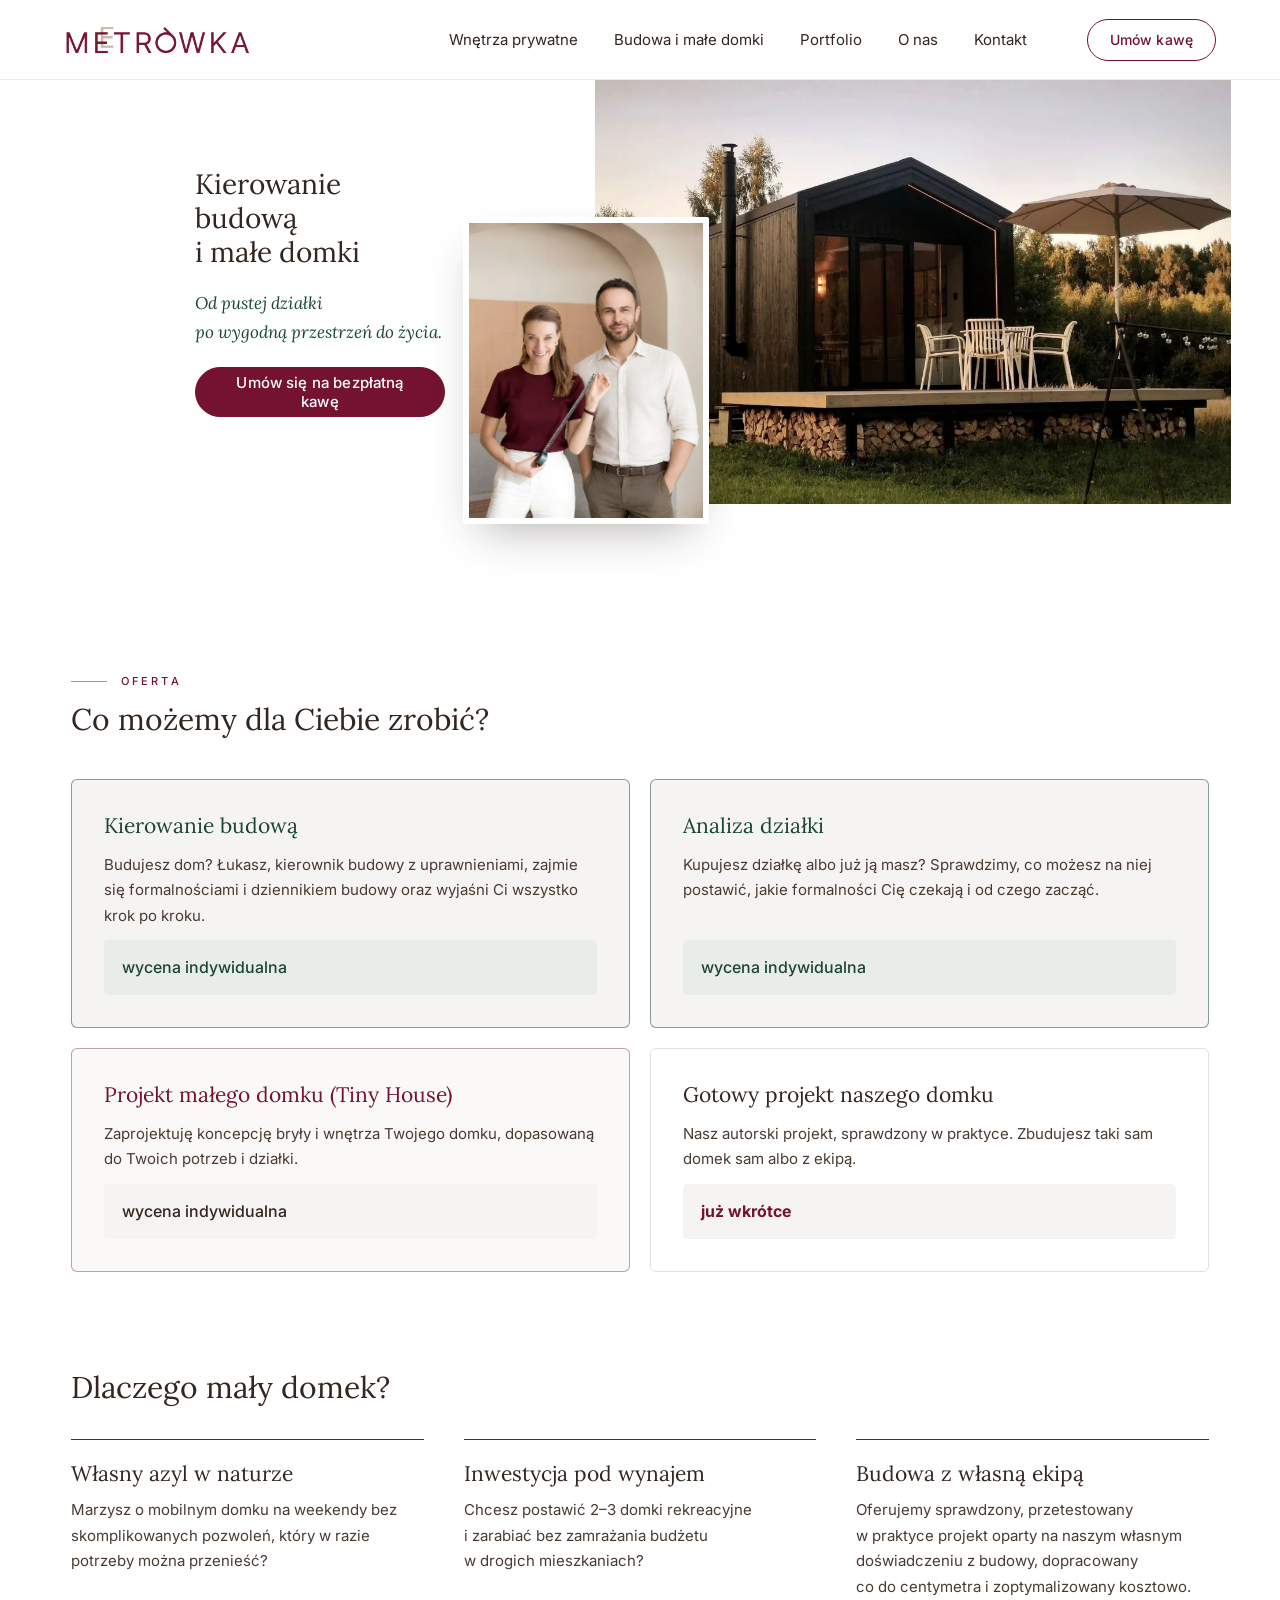
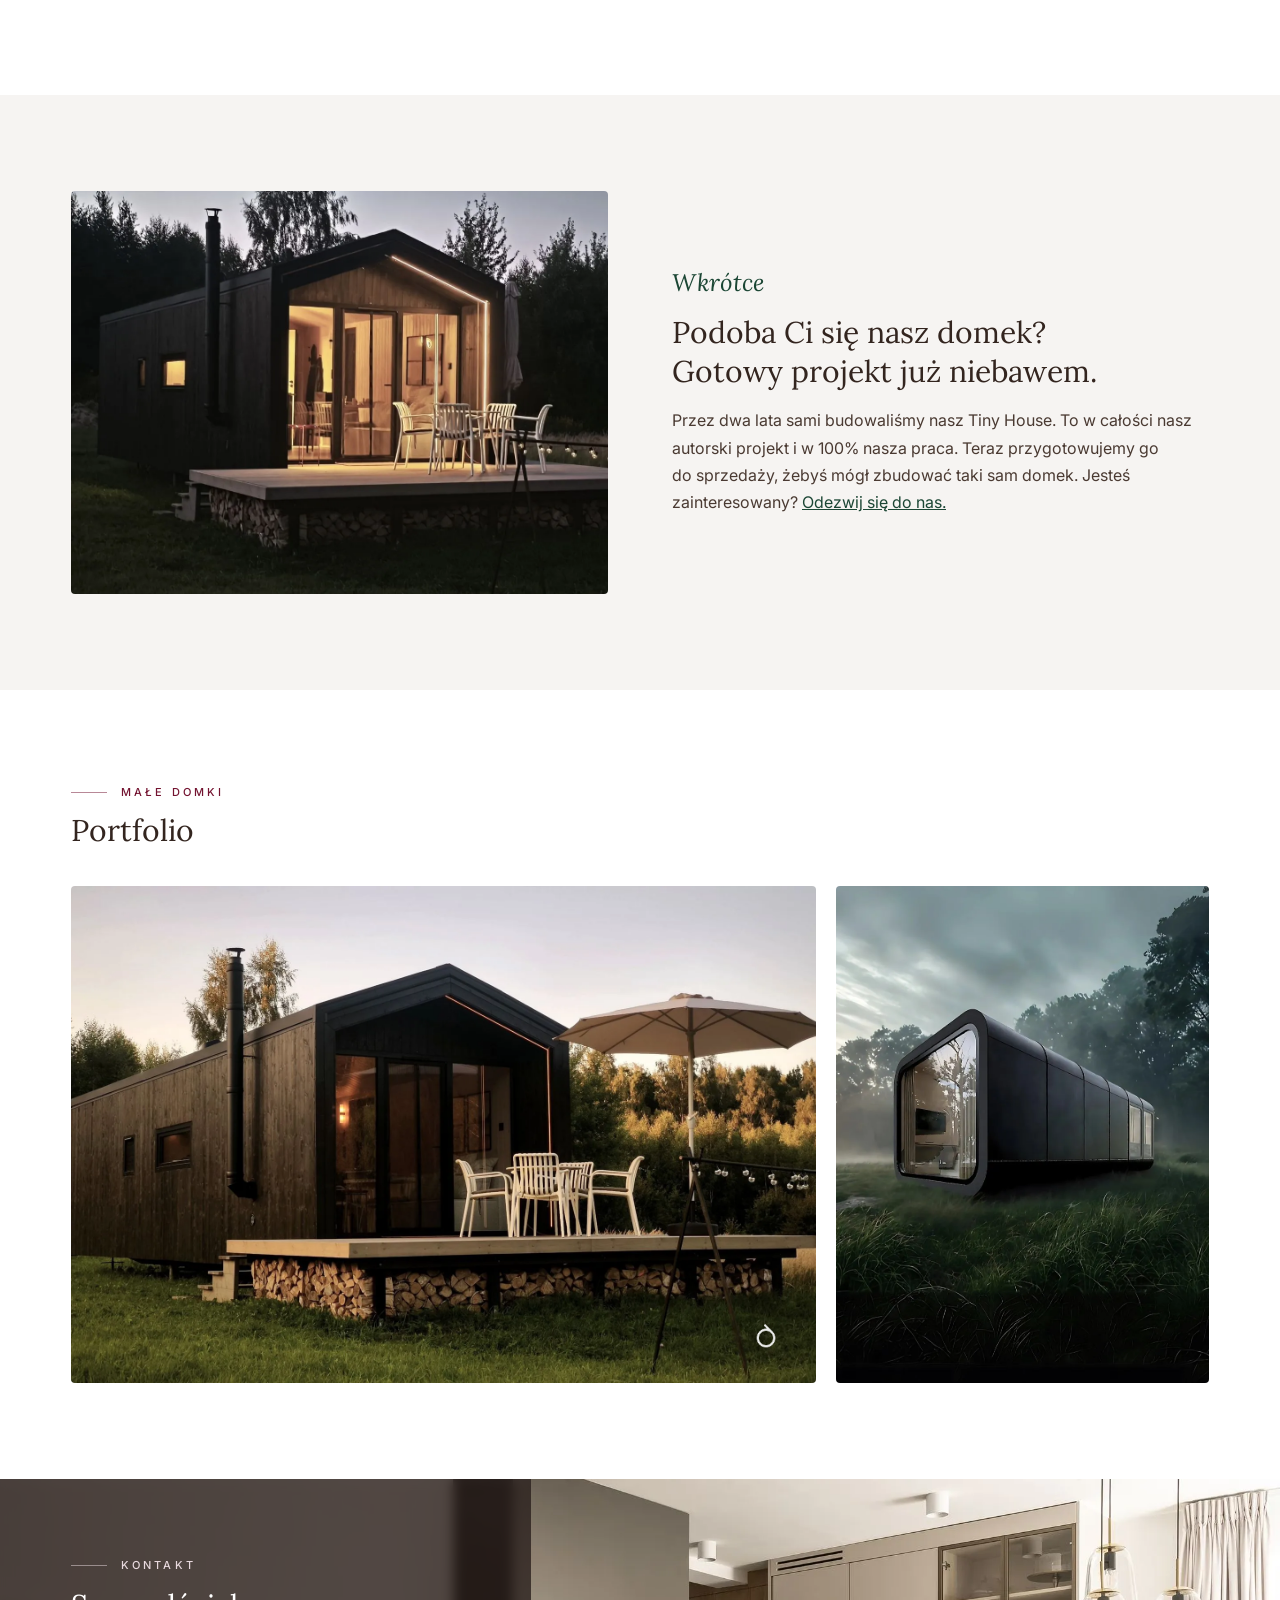
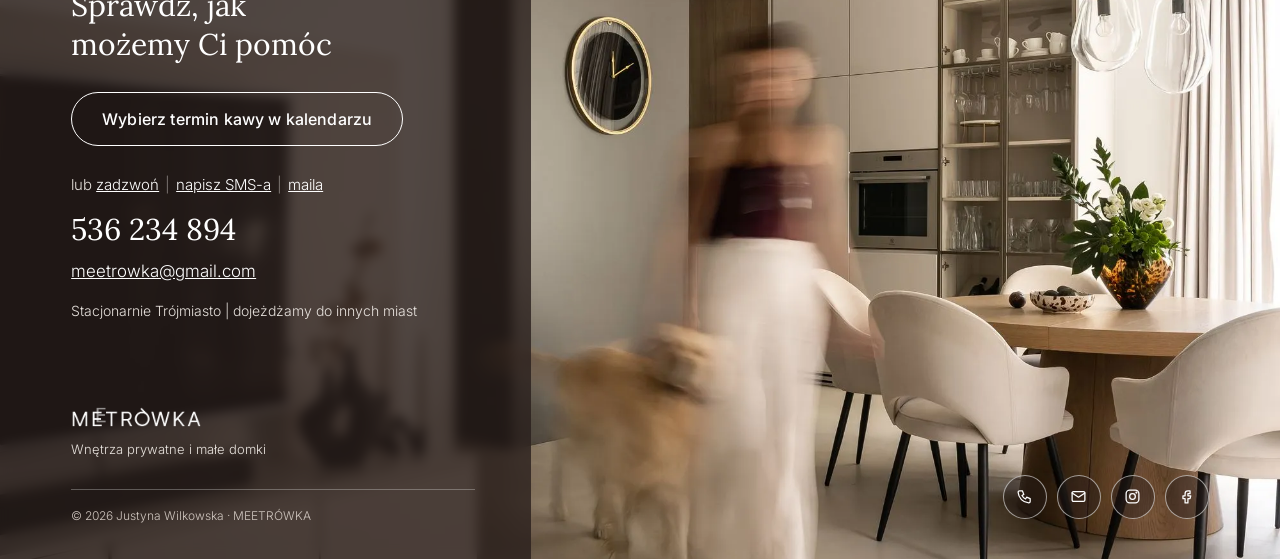
==== budowa-i-male-domki.html @ 7554e3be "Nowa strona MEETRÓWKI" ====
<!doctype html>
<html lang="pl">
<head>
<meta charset="utf-8">
<meta name="viewport" content="width=device-width, initial-scale=1">
<title>Kierownik budowy Trójmiasto, projekt Tiny House | MEETRÓWKA</title>
<meta name="description" content="Kierownik budowy z uprawnieniami w Trójmieście, analiza działki i projekt Tiny House. Od pustej działki po wygodną przestrzeń do życia.">
<link rel="canonical" href="https://meetrowka.pl/budowa-i-male-domki.html">
<meta property="og:type" content="website">
<meta property="og:locale" content="pl_PL">
<meta property="og:site_name" content="MEETRÓWKA Justyna Wilkowska">
<meta property="og:title" content="Kierownik budowy Trójmiasto, projekt Tiny House | MEETRÓWKA">
<meta property="og:description" content="Kierownik budowy z uprawnieniami w Trójmieście, analiza działki i projekt Tiny House. Od pustej działki po wygodną przestrzeń do życia.">
<meta property="og:url" content="https://meetrowka.pl/budowa-i-male-domki.html">
<meta property="og:image" content="https://meetrowka.pl/img/og-tiny-house.jpg">
<meta property="og:image:width" content="1200">
<meta property="og:image:height" content="630">
<meta property="og:image:alt" content="Mały domek w naturze – projekt Tiny House MEETRÓWKA">
<meta name="twitter:card" content="summary_large_image">
<script type="application/ld+json">
{
  "@context": "https://schema.org",
  "@graph": [
    {
      "@type": "Service",
      "name": "Kierownik budowy – Trójmiasto",
      "serviceType": "Kierowanie budową i analiza działki",
      "url": "https://meetrowka.pl/budowa-i-male-domki.html",
      "provider": { "@id": "https://meetrowka.pl/#firma" },
      "areaServed": ["Gdańsk", "Gdynia", "Sopot", "Trójmiasto"]
    },
    {
      "@type": "Service",
      "name": "Projekt Tiny House",
      "serviceType": "Projekt małego domku (Tiny House)",
      "url": "https://meetrowka.pl/budowa-i-male-domki.html",
      "provider": { "@id": "https://meetrowka.pl/#firma" }
    },
    {
      "@type": "BreadcrumbList",
      "itemListElement": [
        { "@type": "ListItem", "position": 1, "name": "MEETRÓWKA", "item": "https://meetrowka.pl/" },
        { "@type": "ListItem", "position": 2, "name": "Budowa i małe domki", "item": "https://meetrowka.pl/budowa-i-male-domki.html" }
      ]
    }
  ]
}
</script>
<link rel="icon" type="image/png" sizes="32x32" href="img/favicon-32.png">
<link rel="icon" type="image/png" sizes="192x192" href="img/icon-192.png">
<link rel="apple-touch-icon" sizes="180x180" href="img/apple-touch-icon.png">
<link rel="manifest" href="site.webmanifest">
<meta name="theme-color" content="#731330">
<link rel="preconnect" href="https://fonts.googleapis.com">
<link rel="preconnect" href="https://fonts.gstatic.com" crossorigin>
<link rel="stylesheet" href="https://fonts.googleapis.com/css2?family=Inter:wght@300;400;500;600&amp;family=Lora:ital,wght@0,400;0,500;0,600;1,400&amp;display=swap">
<link rel="stylesheet" href="css/style.css">
<script>
/* Tryb animacji: .anim = pełne efekty, .calm = w systemie „ogranicz ruch” (tylko przenikanie).
   ?animacje=1 wymusza pełne efekty, ?animacje=0 wyłącza wszystkie, ?animacje=auto wraca do ustawień systemu. */
(function (d, w) {
  var tryb = '';
  try {
    var m = /[?&]animacje=(1|0|auto)/.exec(location.search);
    if (m) { if (m[1] === 'auto') sessionStorage.removeItem('animacje'); else sessionStorage.setItem('animacje', m[1]); }
    tryb = sessionStorage.getItem('animacje') || '';
  } catch (e) {}
  var spokojnie = w.matchMedia('(prefers-reduced-motion: reduce)').matches;
  d.className = 'js ' + (tryb === '1' ? 'anim' : tryb === '0' ? 'bez-animacji' : spokojnie ? 'calm' : 'anim');
})(document.documentElement, window);
</script>
</head>
<body>

<header class="header">
  <a class="header__logo" href="index.html" aria-label="MEETRÓWKA, strona główna"><img src="img/logo-bordowe.png" alt="MEETRÓWKA" width="640" height="138"></a>
  <nav class="nav" id="menu" aria-label="Menu główne">
    <a href="wnetrza.html">Wnętrza prywatne</a>
    <a href="budowa-i-male-domki.html" aria-current="page">Budowa i małe domki</a>
    <a href="index.html#portfolio">Portfolio</a>
    <a href="index.html#onas">O nas</a>
    <a href="#kontakt">Kontakt</a>
    <div class="nav__extra">
      <a class="btn btn--line" href="#kontakt">Umów kawę</a>
      <div class="nav__icons">
        <a class="ico" href="tel:536234894" aria-label="Zadzwoń"><svg width="20" height="20" viewBox="0 0 24 24" fill="none" stroke="currentColor" stroke-width="1.8" stroke-linecap="round" stroke-linejoin="round" aria-hidden="true"><path d="M5 4h4l2 5-2.5 1.5a11 11 0 0 0 5 5L15 13l5 2v4a2 2 0 0 1-2 2A16 16 0 0 1 3 6a2 2 0 0 1 2-2"></path></svg></a>
        <a class="ico" href="mailto:meetrowka@gmail.com" aria-label="Napisz e-mail"><svg width="20" height="20" viewBox="0 0 24 24" fill="none" stroke="currentColor" stroke-width="1.8" stroke-linecap="round" stroke-linejoin="round" aria-hidden="true"><rect x="3" y="5" width="18" height="14" rx="2"></rect><path d="m3 7 9 6 9-6"></path></svg></a>
        <a class="ico" href="https://www.instagram.com/meetrowka/" target="_blank" rel="noopener" aria-label="Instagram"><svg width="20" height="20" viewBox="0 0 24 24" fill="none" stroke="currentColor" stroke-width="1.8" stroke-linecap="round" stroke-linejoin="round" aria-hidden="true"><rect x="3" y="3" width="18" height="18" rx="5"></rect><circle cx="12" cy="12" r="4"></circle><circle cx="17.5" cy="6.5" r="0.6" fill="currentColor"></circle></svg></a>
        <a class="ico" href="https://www.facebook.com/people/Meetr%C3%B3wka-Projektowanie-Wn%C4%99trz-Inwestycyjnych/61566533057697/" target="_blank" rel="noopener" aria-label="Facebook"><svg width="20" height="20" viewBox="0 0 24 24" fill="none" stroke="currentColor" stroke-width="1.8" stroke-linecap="round" stroke-linejoin="round" aria-hidden="true"><path d="M14 8h3V4h-3a4 4 0 0 0-4 4v3H7v4h3v6h4v-6h3l1-4h-4V8z"></path></svg></a>
      </div>
    </div>
  </nav>
  <div class="header__tools">
    <a class="btn btn--line" href="#kontakt">Umów kawę</a>
    <button class="burger" type="button" aria-label="Otwórz menu" aria-expanded="false" aria-controls="menu">
      <svg class="bars" width="24" height="24" viewBox="0 0 24 24" fill="none" stroke="currentColor" stroke-width="1.8" stroke-linecap="round" aria-hidden="true"><path d="M4 7h16M4 12h16M4 17h16"></path></svg>
      <svg class="x" width="24" height="24" viewBox="0 0 24 24" fill="none" stroke="currentColor" stroke-width="1.8" stroke-linecap="round" aria-hidden="true"><path d="M6 6l12 12M18 6 6 18"></path></svg>
    </button>
  </div>
</header>

<main>
<section class="hero-split">
  <div class="hero-split__in">
  <div class="hero__text">
    <h1>Kierowanie budową i małe domki</h1>
    <p class="accent accent--green">Od pustej działki po wygodną przestrzeń do życia.</p>
    <div><a class="btn" href="#kontakt">Umów się na bezpłatną kawę</a></div>
  </div>
  <div class="photo hero-split__big"><picture><source srcset="img/baner-2-tiny-house.webp" type="image/webp"><img src="img/baner-2-tiny-house.jpg" alt="Tiny House w naturze – projekt Tiny House i kierownik budowy Trójmiasto, MEETRÓWKA" width="1200" height="900" fetchpriority="high"></picture></div>
  <div class="photo hero-split__small"><picture><source srcset="img/zespol-meetrowki.webp" type="image/webp"><img src="img/zespol-meetrowki.jpg" alt="Justyna i Łukasz Wilkowscy – zespół MEETRÓWKI: projektantka wnętrz i kierownik budowy" width="1080" height="1350"></picture></div>
  </div>
</section>

<section class="section" style="--gap: 40px">
  <div class="section__head">
    <p class="eyebrow">Oferta</p>
    <h2 class="h2">Co możemy dla Ciebie zrobić?</h2>
  </div>
  <div class="grid grid--2">
    <div class="card cl">
      <h3>Kierowanie budową</h3>
      <p>Budujesz dom? Łukasz, kierownik budowy z uprawnieniami, zajmie się formalnościami i dziennikiem budowy oraz wyjaśni Ci wszystko krok po kroku.</p>
      <p class="price">wycena indywidualna</p>
    </div>
    <div class="card cl">
      <h3>Analiza działki</h3>
      <p>Kupujesz działkę albo już ją masz? Sprawdzimy, co możesz na niej postawić, jakie formalności Cię czekają i od czego zacząć.</p>
      <p class="price">wycena indywidualna</p>
    </div>
    <div class="card cj">
      <h3>Projekt małego domku (Tiny House)</h3>
      <p>Zaprojektuję koncepcję bryły i wnętrza Twojego domku, dopasowaną do Twoich potrzeb i działki.</p>
      <p class="price">wycena indywidualna</p>
    </div>
    <div class="card">
      <h3>Gotowy projekt naszego domku</h3>
      <p>Nasz autorski projekt, sprawdzony w praktyce. Zbudujesz taki sam domek sam albo z ekipą.</p>
      <p class="price price--soon">już wkrótce</p>
    </div>
  </div>
</section>

<section class="section section--flush" style="--gap: 32px">
  <div class="section__head">
    <h2 class="h2">Dlaczego mały domek?</h2>
  </div>
  <div class="why">
    <div>
      <h3>Własny azyl w naturze</h3>
      <p>Marzysz o mobilnym domku na weekendy bez skomplikowanych pozwoleń, który w razie potrzeby można przenieść?</p>
    </div>
    <div>
      <h3>Inwestycja pod wynajem</h3>
      <p>Chcesz postawić 2–3 domki rekreacyjne i zarabiać bez zamrażania budżetu w drogich mieszkaniach?</p>
    </div>
    <div>
      <h3>Budowa z własną ekipą</h3>
      <p>Oferujemy sprawdzony, przetestowany w praktyce projekt oparty na naszym własnym doświadczeniu z budowy, dopracowany co do centymetra i zoptymalizowany kosztowo.</p>
    </div>
  </div>
</section>

<section class="section section--light">
  <div class="soon">
    <div class="photo reveal r-4-3"><picture><source srcset="img/nasz-tiny-house.webp" type="image/webp"><img src="img/nasz-tiny-house.jpg" alt="Nasz Tiny House wieczorem – autorski projekt małego domku MEETRÓWKI" width="1200" height="900" loading="lazy"></picture></div>
    <div class="soon__body">
      <p class="soon__tag">Wkrótce</p>
      <h2>Podoba Ci się nasz domek? Gotowy projekt już niebawem.</h2>
      <p>Przez dwa lata sami budowaliśmy nasz Tiny House. To w całości nasz autorski projekt i w 100% nasza praca. Teraz przygotowujemy go do sprzedaży, żebyś mógł zbudować taki sam domek. Jesteś zainteresowany? <a href="#kontakt">Odezwij się do nas.</a></p>
    </div>
  </div>
</section>

<section class="section" id="portfolio" style="--gap: 36px">
  <div class="section__head">
    <p class="eyebrow">Małe domki</p>
    <h2 class="h2">Portfolio</h2>
  </div>
  <!-- Duża okładka naszej realizacji i mniejsza okładka projektu, na równej wysokości.
       Kliknięcie otwiera galerię (js/galerie.js), podpis pojawia się po najechaniu. -->
  <div class="pf-pair">
    <a class="pf-tile pf-wide zoom" href="img/okladka-tiny-house.jpg" data-galeria="tiny-house-album">
      <div class="photo reveal r-3-2"><picture><source srcset="img/okladka-tiny-house.webp" type="image/webp"><img src="img/okladka-tiny-house.jpg" alt="Tiny House – cały mały domek z tarasem i parasolem, realizacja 2026" width="2000" height="1124" loading="lazy"></picture></div>
      <img class="stamp" src="img/sygnet-bialy.png" alt="" width="143" height="123">
      <div class="pf-over"><h3>Tiny House</h3><p>Realizacja 2026</p></div>
    </a>
    <a class="pf-tile zoom" href="img/portfolio/domek-na-modulach-1.jpg" data-galeria="domek-na-modulach">
      <div class="photo reveal"><picture><source srcset="img/portfolio/domek-na-modulach-okladka.webp" type="image/webp"><img src="img/portfolio/domek-na-modulach-okladka.jpg" alt="Domek na modułach – czarny domek na łące widziany z zewnątrz, projekt Tiny House, wizualizacja" width="911" height="1350" loading="lazy"></picture></div>
      <div class="pf-over"><h3>Domek na modułach</h3><p>Projekt 2025</p></div>
    </a>
  </div>
</section>
</main>

<footer class="footer" id="kontakt">
  <picture><source srcset="img/stopka-tlo.webp" type="image/webp"><img class="footer__bg" src="img/stopka-tlo.jpg" alt="" width="2000" height="1333" loading="lazy"></picture>
  <div class="footer__panel">
    <p class="eyebrow eyebrow--light">Kontakt</p>
    <h2>Sprawdź, jak możemy Ci pomóc</h2>
    <a class="btn btn--ghost btn--big" href="https://calendar.app.google/CusMsuqgQZD4Ki3GA" target="_blank" rel="noopener">Wybierz termin kawy w kalendarzu</a>
    <p class="footer__or">lub <a href="tel:536234894">zadzwoń</a><span>|</span><a href="sms:536234894">napisz SMS-a</a><span>|</span><a href="mailto:meetrowka@gmail.com">maila</a></p>
    <a class="footer__tel" href="tel:536234894">536 234 894</a>
    <a class="footer__mail" href="mailto:meetrowka@gmail.com">meetrowka@gmail.com</a>
    <p class="footer__where">Stacjonarnie Trójmiasto | dojeżdżamy do innych miast</p>
    <div class="footer__icons footer__icons--in">
      <a class="ico" href="tel:536234894" aria-label="Zadzwoń"><svg width="20" height="20" viewBox="0 0 24 24" fill="none" stroke="currentColor" stroke-width="1.8" stroke-linecap="round" stroke-linejoin="round" aria-hidden="true"><path d="M5 4h4l2 5-2.5 1.5a11 11 0 0 0 5 5L15 13l5 2v4a2 2 0 0 1-2 2A16 16 0 0 1 3 6a2 2 0 0 1 2-2"></path></svg></a>
    <a class="ico" href="mailto:meetrowka@gmail.com" aria-label="Napisz e-mail"><svg width="20" height="20" viewBox="0 0 24 24" fill="none" stroke="currentColor" stroke-width="1.8" stroke-linecap="round" stroke-linejoin="round" aria-hidden="true"><rect x="3" y="5" width="18" height="14" rx="2"></rect><path d="m3 7 9 6 9-6"></path></svg></a>
    <a class="ico" href="https://www.instagram.com/meetrowka/" target="_blank" rel="noopener" aria-label="Instagram"><svg width="20" height="20" viewBox="0 0 24 24" fill="none" stroke="currentColor" stroke-width="1.8" stroke-linecap="round" stroke-linejoin="round" aria-hidden="true"><rect x="3" y="3" width="18" height="18" rx="5"></rect><circle cx="12" cy="12" r="4"></circle><circle cx="17.5" cy="6.5" r="0.6" fill="currentColor"></circle></svg></a>
    <a class="ico" href="https://www.facebook.com/people/Meetr%C3%B3wka-Projektowanie-Wn%C4%99trz-Inwestycyjnych/61566533057697/" target="_blank" rel="noopener" aria-label="Facebook"><svg width="20" height="20" viewBox="0 0 24 24" fill="none" stroke="currentColor" stroke-width="1.8" stroke-linecap="round" stroke-linejoin="round" aria-hidden="true"><path d="M14 8h3V4h-3a4 4 0 0 0-4 4v3H7v4h3v6h4v-6h3l1-4h-4V8z"></path></svg></a>
    </div>
    <div class="footer__brand">
      <img src="img/logo-biale.png" alt="MEETRÓWKA" width="640" height="138" loading="lazy">
      <span>Wnętrza prywatne i małe domki</span>
    </div>
    <p class="footer__legal">© 2026 Justyna Wilkowska · MEETRÓWKA</p>
  </div>
  <div class="footer__icons">
    <a class="ico" href="tel:536234894" aria-label="Zadzwoń"><svg width="20" height="20" viewBox="0 0 24 24" fill="none" stroke="currentColor" stroke-width="1.8" stroke-linecap="round" stroke-linejoin="round" aria-hidden="true"><path d="M5 4h4l2 5-2.5 1.5a11 11 0 0 0 5 5L15 13l5 2v4a2 2 0 0 1-2 2A16 16 0 0 1 3 6a2 2 0 0 1 2-2"></path></svg></a>
    <a class="ico" href="mailto:meetrowka@gmail.com" aria-label="Napisz e-mail"><svg width="20" height="20" viewBox="0 0 24 24" fill="none" stroke="currentColor" stroke-width="1.8" stroke-linecap="round" stroke-linejoin="round" aria-hidden="true"><rect x="3" y="5" width="18" height="14" rx="2"></rect><path d="m3 7 9 6 9-6"></path></svg></a>
    <a class="ico" href="https://www.instagram.com/meetrowka/" target="_blank" rel="noopener" aria-label="Instagram"><svg width="20" height="20" viewBox="0 0 24 24" fill="none" stroke="currentColor" stroke-width="1.8" stroke-linecap="round" stroke-linejoin="round" aria-hidden="true"><rect x="3" y="3" width="18" height="18" rx="5"></rect><circle cx="12" cy="12" r="4"></circle><circle cx="17.5" cy="6.5" r="0.6" fill="currentColor"></circle></svg></a>
    <a class="ico" href="https://www.facebook.com/people/Meetr%C3%B3wka-Projektowanie-Wn%C4%99trz-Inwestycyjnych/61566533057697/" target="_blank" rel="noopener" aria-label="Facebook"><svg width="20" height="20" viewBox="0 0 24 24" fill="none" stroke="currentColor" stroke-width="1.8" stroke-linecap="round" stroke-linejoin="round" aria-hidden="true"><path d="M14 8h3V4h-3a4 4 0 0 0-4 4v3H7v4h3v6h4v-6h3l1-4h-4V8z"></path></svg></a>
  </div>
</footer>

<script src="js/galerie.js" defer></script>
<script src="js/main.js" defer></script>
</body>
</html>
---- css/style.css ----
/* MEETRÓWKA – style strony */
:root {
  --text: #4A3A32;
  --head: #33251F;
  --bordo: #731330;
  --bordo-dark: #560e24;
  --green: #1B4634;
  --green-dark: #12332a;
  --beige: #D9D5D2;
  --sand: #F2ECE5;
  --light: #F6F4F2;
  --line: #E4E0DC;
  --muted: #7A6A61;
  --serif: 'Lora', Georgia, serif;
  --sans: 'Inter', system-ui, sans-serif;
  /* skala tytułów: 38 / 30 / 21 / 18 px */
  --t1: 38px;
  --t2: clamp(25px, 2.9vw, 30px);
  --t3: 21px;
  --t4: 18px;
  /* treść max 1440 px szerokości (80 px marginesu), wyśrodkowana; --extra to dodatkowy margines na szerszych ekranach */
  --extra: max(0px, calc((100vw - 1440px) / 2));
  --pad: calc(clamp(20px, 5.56vw, 80px) + var(--extra));
  --gap-section: clamp(64px, 7.5vw, 112px);
  /* margines menu i banera głównego: logo i przycisk „Umów kawę” w jednej linii z krawędziami banera */
  --gut: clamp(20px, 5vw, 120px);
  --ease: cubic-bezier(.2, .7, .2, 1);
}

*, *::before, *::after { box-sizing: border-box; }
html { -webkit-text-size-adjust: 100%; }
body { margin: 0; font-family: var(--sans); font-weight: 400; color: var(--text); background: #ffffff; }
h1, h2, h3, h4 { font-family: var(--serif); font-weight: 400; line-height: 1.3; margin: 0; color: var(--head); text-wrap: balance; }
p { margin: 0; line-height: 1.7; text-wrap: pretty; }
a { color: var(--bordo); }
a:hover { color: #4f0d21; }
img { max-width: 100%; }
picture { display: contents; }
strong { font-weight: 500; }
:focus-visible { outline: 2px solid var(--bordo); outline-offset: 3px; }
.anim, .calm { scroll-behavior: smooth; }

/* ---------- przyciski ---------- */
.btn, .btng, .btn2 {
  display: inline-flex; align-items: center; justify-content: center;
  min-height: 50px; padding: 0 28px; border-radius: 999px; border: 1.5px solid transparent;
  text-decoration: none; font-weight: 500; font-size: 15px; letter-spacing: .01em; text-align: center; cursor: pointer;
  transition: background-color .25s ease, color .25s ease, border-color .25s ease;
}
.btn { background: var(--bordo); border-color: var(--bordo); color: #ffffff; }
.btn:hover { background: var(--bordo-dark); border-color: var(--bordo-dark); color: #ffffff; }
.btng { background: var(--green); border-color: var(--green); color: #ffffff; }
.btng:hover { background: var(--green-dark); border-color: var(--green-dark); color: #ffffff; }
.btn2 { border-color: var(--green); color: var(--green); }
.btn2:hover { background: var(--green); color: #ffffff; }
.btn--big { min-height: 54px; padding: 0 30px; font-size: 16px; }
.btn--line { background: transparent; color: var(--bordo); border-color: var(--bordo); }
.btn--line:hover { background: var(--bordo); border-color: var(--bordo); color: #ffffff; }
.btng--line { background: transparent; color: var(--green); border-color: var(--green); }
.btng--line:hover { background: var(--green); border-color: var(--green); color: #ffffff; }
.btn--ghost { background: transparent; color: #ffffff; border-color: #ffffff; }
.btn--ghost:hover { background: var(--bordo); border-color: var(--bordo); color: #ffffff; }

.more { font-weight: 500; font-size: 14px; color: var(--bordo); }
.moreg { font-weight: 500; font-size: 14px; color: var(--green); }
.more--plain { color: var(--text); font-weight: 400; text-decoration: underline; text-underline-offset: 4px; text-decoration-color: rgba(74, 58, 50, .35); }
.accent { font-family: var(--serif); font-style: italic; color: var(--bordo); text-wrap: balance; }
.accent--green { color: var(--green); }

/* ---------- początek głównych sekcji: mały napis z kreską → tytuł → podtytuł ---------- */
.eyebrow {
  display: inline-flex; align-items: center; gap: 14px; margin: 0;
  font-family: var(--sans); font-size: 11px; font-weight: 500; line-height: 1.2;
  letter-spacing: .28em; text-transform: uppercase; color: var(--bordo);
}
.eyebrow::before { content: ""; width: 36px; height: 1px; background: currentColor; opacity: .5; }
.eyebrow--light { color: #E8D9DE; }
.section__head { display: flex; flex-direction: column; align-items: flex-start; gap: 12px; }
.section__head--center { align-items: center; text-align: center; max-width: 760px; margin: 0 auto; }
.section__head--center .eyebrow::after { content: ""; width: 36px; height: 1px; background: currentColor; opacity: .5; }
.h2 { font-size: var(--t2); }
.subtitle { font-size: 17px; font-weight: 300; color: var(--text); max-width: 680px; text-wrap: balance; }
.lead { font-size: 17px; font-weight: 300; }

/* ---------- zdjęcia ---------- */
.photo { display: block; overflow: hidden; background: var(--beige); border-radius: 4px; }
.photo img { display: block; width: 100%; height: 100%; object-fit: cover; }
.r-3-2 { aspect-ratio: 3 / 2; }
.r-4-3 { aspect-ratio: 4 / 3; }
.r-4-5 { aspect-ratio: 4 / 5; }
.r-21-9 { aspect-ratio: 21 / 9; }
.phw { position: relative; }
.stamp { position: absolute; width: 52px; height: auto; opacity: 0.95; right: 20px; bottom: 20px; z-index: 1; }

/* =====================================================
   Animacje – tylko zdjęcia (teksty stoją w miejscu; wyjątek: delikatne pojawienie się tytułu banera)
   .anim – pełne efekty: zdjęcia pojawiają się z lekkim przybliżeniem, Ken Burns na banerach, przybliżenie po najechaniu
   .calm – w systemie „ogranicz ruch”: zdjęcia tylko łagodnie przenikają, bez przybliżeń
   Klasę ustawia skrypt w <head>; .is-in dodaje main.js; --d = opóźnienie kolejnych okładek.
   ===================================================== */
.anim .reveal, .calm .reveal { opacity: 0; transition: opacity .9s ease var(--d, 0s); }
.anim .reveal.is-in, .calm .reveal.is-in { opacity: 1; }
.anim .reveal img { transform: scale(1.06); transition: transform 1.3s var(--ease) var(--d, 0s); }
.anim .reveal.is-in img { transform: none; }
@keyframes przenikanie { from { opacity: 0; } to { opacity: 1; } }
@keyframes wejscie-foto { from { opacity: 0; transform: translateY(18px); } to { opacity: 1; transform: none; } }
.anim .hero__text h1, .calm .hero__text h1 { animation: przenikanie 1.4s ease both; }
/* najechanie na zdjęcie: delikatne przybliżenie */
.zoom .photo img { transition: transform .8s var(--ease); }
@media (hover: hover) {
  .anim .zoom:hover .photo.is-in img, .anim .zoom:hover .photo:not(.reveal) img { transform: scale(1.045); }
}

/* ---------- menu ---------- */
.header {
  position: relative; z-index: 20; min-height: 80px; padding: 0 var(--gut);
  display: flex; align-items: center; justify-content: space-between; gap: 24px;
  border-bottom: 1px solid #EDEAE7; background: #ffffff;
}
.header__logo { display: flex; align-items: center; flex-shrink: 0; }
.header__logo img { height: 40px; width: auto; display: block; }
.nav { display: flex; gap: 36px; align-items: center; margin-left: auto; }
/* wszystkie linki w jednym kolorze; „Wnętrza prywatne” tylko delikatnie pogrubione */
.nav a { color: var(--head); text-decoration: none; font-size: 15px; font-weight: 400; white-space: nowrap; }
.nav a:hover { color: var(--bordo); }
.nav__extra { display: none; }
.header__tools { display: flex; align-items: center; gap: 8px; margin-left: 36px; }
.header__tools .btn { min-height: 42px; padding: 0 22px; white-space: nowrap; font-size: 14px; }
/* ikony w subtelnych kółkach (menu i stopka) */
.ico {
  width: 38px; height: 38px; border-radius: 999px; flex-shrink: 0; border: 1px solid #DDD3CB;
  display: inline-flex; align-items: center; justify-content: center; color: var(--head);
  transition: background-color .25s ease, color .25s ease, border-color .25s ease;
}
.ico svg { width: 17px; height: 17px; }
.ico:hover { background: var(--bordo); border-color: var(--bordo); color: #ffffff; }
.burger {
  display: none; width: 44px; height: 44px; border: 0; border-radius: 999px; background: transparent;
  color: var(--head); cursor: pointer; align-items: center; justify-content: center; padding: 0;
}
.burger:hover { background: var(--light); color: var(--bordo); }
.burger .x { display: none; }
.header.is-open .burger .x { display: block; }
.header.is-open .burger .bars { display: none; }

/* ---------- baner strony głównej (wg makiety): tekst w jasnym panelu po lewej, zdjęcia po prawej ---------- */
.hero {
  display: grid; grid-template-columns: minmax(0, 37fr) minmax(0, 63fr);
  height: clamp(540px, 37vw, 720px); margin: 28px var(--gut) 0;
}
.hero__text {
  background: var(--light); padding: clamp(40px, 4.5vw, 88px) clamp(32px, 3.3vw, 64px);
  display: flex; flex-direction: column; justify-content: center; align-items: flex-start; gap: 22px;
}
/* tytuł ok. 10% mniejszy niż reszta skali, dopasowany do szerokości beżowego bloku */
.hero__text h1 { font-size: clamp(26px, 2.3vw, 34px); line-height: 1.24; }
.hero__text .lead { font-size: 17px; }
.hero__text .accent { font-size: 20px; align-self: center; }
.hero__btns { display: flex; flex-direction: column; align-items: center; align-self: center; gap: 14px; margin-top: 22px; }
.hero__btns .btn, .hero__btns .btn2 { padding: 0 24px; white-space: nowrap; }
.hero__media { position: relative; overflow: hidden; background: var(--beige); }

/* zdjęcia zmieniają się co 2 s z przenikaniem; nowe na wierzchu, poprzednie (.is-prev) pod spodem */
.slide { position: absolute; inset: 0; opacity: 0; visibility: hidden; z-index: 0; overflow: hidden; }
.slide.is-prev { opacity: 1; visibility: visible; z-index: 1; }
.slide.is-active { opacity: 1; visibility: visible; z-index: 2; }
.anim .slide.is-active, .calm .slide.is-active { transition: opacity 1s ease; }
.slide img { width: 100%; height: 100%; object-fit: cover; display: block; }
/* Ken Burns: bardzo powolne przybliżanie */
@keyframes kenburns { from { transform: scale(1); } to { transform: scale(1.09); } }
.anim .slide.is-active img, .anim .slide.is-prev img { animation: kenburns 7s linear both; }
.dots { position: absolute; left: 40px; bottom: 36px; display: flex; gap: 10px; z-index: 3; }
.dot {
  width: 12px; height: 12px; border-radius: 999px; border: 1.5px solid #ffffff; padding: 0;
  cursor: pointer; background: transparent; box-shadow: 0 0 0 1px rgba(46,35,32,.15);
}
.dot.is-active { background: #ffffff; }

/* ---------- baner podstron (wg makiety „Budowa i małe domki”; „Wnętrza prywatne” w lustrzanym odbiciu):
   duże zdjęcie 3:2 przy krawędzi, zdjęcie postaci 4:5 w białej ramce na pierwszym planie bliżej środka,
   tekst po drugiej stronie. Wymiary w jednostkach --u (1% szerokości, najwyżej 19,2 px). ---------- */
.hero-split { background: #ffffff; }
.hero-split__in { --u: min(1vw, 19.2px); position: relative; width: min(100%, 1920px); margin: 0 auto; height: calc(var(--u) * 39); }
.hero-split__big { position: absolute; top: 0; right: calc(var(--u) * 3.8); width: calc(var(--u) * 49.7); aspect-ratio: 3 / 2; border-radius: 0; }
.hero-split__small {
  position: absolute; z-index: 2; left: calc(var(--u) * 36.2); top: calc(var(--u) * 10.7); width: calc(var(--u) * 19.2); aspect-ratio: 4 / 5;
  border: 6px solid #ffffff; border-radius: 2px; box-shadow: 0 20px 44px -18px rgba(46, 35, 32, .38);
}
.hero-split__small img { object-position: 50% 20%; }
.hero-split .hero__text {
  position: absolute; top: 0; left: calc(var(--u) * 15.2); width: calc(var(--u) * 19.6); height: calc(var(--u) * 33.1);
  background: none; padding: 0; gap: 20px; justify-content: center;
}
.hero-split .hero__text h1 { font-size: max(28px, calc(var(--u) * 2.1)); line-height: 1.22; }
.hero-split .hero__text .accent { font-size: max(17px, calc(var(--u) * 1.15)); align-self: auto; }
.hero-split--mirror .hero-split__big { right: auto; left: calc(var(--u) * 3.8); }
.hero-split--mirror .hero-split__small { left: auto; right: calc(var(--u) * 36.2); }
.hero-split--mirror .hero__text { left: calc(var(--u) * 65.2); }
.anim .hero-split__big { animation: przenikanie 1s ease both; }
.anim .hero-split__big img { animation: kenburns 9s linear both; }
.anim .hero-split__small { animation: wejscie-foto 1s var(--ease) .55s both; }
.calm .hero-split__big { animation: przenikanie .8s ease both; }
.calm .hero-split__small { animation: przenikanie .8s ease .4s both; }

/* ---------- sekcje ---------- */
.section { padding: var(--gap-section) var(--pad); display: flex; flex-direction: column; gap: var(--gap, 44px); }
.section--flush { padding-top: 0; }
.section--light { background: var(--light); }
.section--sand { background: var(--sand); }
.section__head--narrow { max-width: 760px; }

.grid { display: grid; gap: 20px; }
.grid--2 { grid-template-columns: repeat(2, minmax(0, 1fr)); }
.grid--3 { grid-template-columns: repeat(3, minmax(0, 1fr)); }
.grid--4 { grid-template-columns: repeat(4, minmax(0, 1fr)); }
/* „W czym możemy pomóc?” – krótkie kafelki: pytanie i jedno zdanie */
.card--short { padding: 28px 26px; gap: 10px; }
.card--short p { font-size: 15px; font-weight: 300; }

/* karty */
.card {
  border: 1px solid var(--line); border-radius: 6px; padding: 32px;
  display: flex; flex-direction: column; gap: 12px;
  text-decoration: none; color: var(--text); background: #ffffff;
  transition: border-color .25s ease, box-shadow .35s ease;
}
.card:hover { border-color: var(--bordo); color: var(--text); }
a.card:hover { box-shadow: 0 18px 40px -28px rgba(46, 35, 32, .35); }
.card h3 { font-size: var(--t3); }
.card p { font-size: 15px; }
.card--big { padding: 36px; }
.card--big p { font-size: 16px; }
.card .price { margin-top: auto; padding: 14px 18px; background: var(--light); border-radius: 4px; font-size: 16px; font-weight: 500; color: var(--head); }
.card .price--soon { color: var(--bordo); font-weight: 700; }
.cj { border: 1.5px solid rgba(115,19,48,.4); background: #FBF9F8; }
.cj h3 { color: var(--bordo); }
.cj:hover { border-color: var(--bordo); }
.cl { border: 1.5px solid rgba(27,70,52,.5); background: var(--light); }
.cl h3 { color: var(--green); }
.cl:hover { border-color: var(--green); }
.cl .price { background: #E9EDE9; color: var(--green); }
.card--row { flex-direction: row; justify-content: space-between; align-items: center; gap: 32px; padding: 28px 36px; }
.card--row > div { display: flex; flex-direction: column; gap: 6px; }
.card--row .btng { flex-shrink: 0; }

.cta-row {
  display: flex; justify-content: space-between; align-items: center; gap: 32px;
  padding: 24px 0; border-top: 1px solid var(--line);
}
.cta-row p { font-size: 16px; }
.cta-row .btn { flex-shrink: 0; }

/* ---------- portfolio ---------- */
/* strona główna: wybór Wnętrza prywatne / Małe domki – pozioma okładka 2/3 + pionowa 1/3, równa wysokość, podpis pod spodem */
.pf-home { display: grid; grid-template-columns: minmax(0, 2fr) minmax(0, 1fr); grid-template-rows: auto auto; grid-auto-flow: column; gap: 14px 20px; }
.pf-home > .pf-link { display: contents; }
.pf-link--tall > a:first-child { position: relative; min-height: 0; }
.pf-link--tall .photo { position: absolute; inset: 0; }
.pf-cap { display: flex; justify-content: space-between; align-items: baseline; gap: 6px 16px; flex-wrap: wrap; text-decoration: none; }
.pf-cap h3 { font-size: var(--t3); }
.pf-cap:hover h3 { color: var(--bordo); }

/* okładka projektu: bez stałego podpisu; po najechaniu biały tytuł i krótki podtytuł na przyciemnieniu dołu zdjęcia */
.pf-tile { position: relative; display: block; overflow: hidden; border-radius: 4px; color: #ffffff; text-decoration: none; cursor: zoom-in; }
.pf-tile .photo { border-radius: 0; }
.pf-over {
  position: absolute; left: 0; right: 0; bottom: 0; z-index: 1; display: flex; flex-direction: column; gap: 4px;
  padding: 72px 26px 24px; background: linear-gradient(to top, rgba(28, 20, 17, .62), rgba(28, 20, 17, 0));
  opacity: 0; transition: opacity .45s ease; pointer-events: none;
}
.pf-over h3 { font-size: var(--t3); color: #ffffff; text-wrap: balance; }
.pf-over p { font-size: 13px; font-weight: 300; letter-spacing: .02em; color: rgba(255, 255, 255, .88); }
.pf-tile:hover .pf-over, .pf-tile:focus-visible .pf-over { opacity: 1; }
.pf-label {
  position: absolute; top: 18px; left: 18px; z-index: 2; padding: 9px 12px; background: var(--bordo); color: #ffffff;
  font-size: 10px; font-weight: 600; letter-spacing: .2em; text-transform: uppercase; line-height: 1;
}
.pf-wide .stamp { right: 24px; bottom: 24px; }
.pf-wide .pf-over { padding: 90px 32px 28px; }
/* podstrona wnętrz: Ciepły Minimalizm w prostokątnym kadrze o szerokości dwóch okładek pod nim */
.pf-col { width: 100%; max-width: 1040px; margin: 0 auto; }
/* podstrona wnętrz: dwie kolumny z przesunięciem (prawa lekko obniżona) */
.pf-stagger {
  display: grid; grid-template-columns: repeat(2, minmax(0, 1fr)); gap: 28px;
  width: 100%; max-width: 1040px; margin: 0 auto; padding-bottom: 96px;
}
.pf-stagger > :nth-child(even) { transform: translateY(96px); }
/* podstrona domków: para projektów na równej wysokości */
.pf-pair { display: grid; grid-template-columns: minmax(0, 2fr) minmax(0, 1fr); gap: 20px; }
.pf-pair > .pf-tile:last-child .photo { position: absolute; inset: 0; }

/* ---------- galeria zdjęć projektu ---------- */
.lb { position: fixed; inset: 0; z-index: 100; display: none; flex-direction: column; background: rgba(30, 23, 21, .96); color: #ffffff; }
.lb.is-open { display: flex; }
.anim .lb.is-open, .calm .lb.is-open { animation: przenikanie .35s ease both; }
.lb__top { display: flex; align-items: center; gap: 12px; padding: 14px 20px 10px; }
.lb__titles { display: flex; flex-direction: column; gap: 2px; min-width: 0; }
.lb__title { font-family: var(--serif); font-size: var(--t3); line-height: 1.3; }
.lb__cap { font-size: 13px; font-weight: 300; line-height: 1.5; color: #E8E3DE; }
.lb__count { margin-left: auto; font-size: 14px; color: #E8E3DE; white-space: nowrap; }
.lb__more { color: #ffffff; font-size: 14px; white-space: nowrap; }
.lb__more:hover { color: #E8E3DE; }
.lb__btn {
  width: 46px; height: 46px; flex-shrink: 0; border-radius: 999px; border: 1.5px solid rgba(255, 255, 255, .7);
  background: rgba(46, 35, 32, .55); color: #ffffff; font-size: 20px; font-family: inherit; line-height: 1; cursor: pointer; padding: 0;
  display: inline-flex; align-items: center; justify-content: center;
}
.lb__btn:hover { background: #ffffff; color: var(--head); }
.lb__btn:focus-visible { outline-color: #ffffff; }
.lb__stage { position: relative; flex: 1; min-height: 0; overflow: hidden; }
.lb__img {
  position: absolute; top: 0; left: 80px; width: calc(100% - 160px); height: 100%;
  object-fit: contain; opacity: 0; cursor: zoom-in; touch-action: pan-y;
}
.lb__img.is-ready { opacity: 1; }
.anim .lb__img { transform: translateX(var(--dx, 0px)) scale(var(--s, 1)); }
.anim .lb__img.is-ready { transform: none; transition: opacity .5s ease, transform .5s var(--ease); }
.calm .lb__img.is-ready { transition: opacity .4s ease; }
.lb.is-zoom .lb__img { transform: scale(2.2) !important; cursor: zoom-out; touch-action: none; transition: transform .35s var(--ease); }
.lb.is-zoom .lb__prev, .lb.is-zoom .lb__next { opacity: .25; }
.lb__prev, .lb__next { position: absolute; top: calc(50% - 23px); z-index: 2; }
.lb__prev { left: 16px; }
.lb__next { right: 16px; }
.lb--one .lb__prev, .lb--one .lb__next, .lb--one .lb__thumbs { display: none; }
.lb__thumbs { display: flex; gap: 8px; padding: 14px 20px 18px; overflow-x: auto; justify-content: safe center; scrollbar-width: thin; }
.lb__thumb { flex: 0 0 auto; width: 58px; height: 74px; padding: 0; border: 0; border-radius: 3px; overflow: hidden; background: #4a413c; cursor: pointer; opacity: .55; transition: opacity .2s ease; }
.lb__thumb img { display: block; width: 100%; height: 100%; object-fit: cover; }
.lb__thumb:hover, .lb__thumb.is-active { opacity: 1; }
.lb__thumb.is-active { outline: 2px solid #ffffff; outline-offset: 1px; }
.lb__thumb:focus-visible { outline: 2px solid #ffffff; outline-offset: 2px; opacity: 1; }
@keyframes lb-wlot { from { opacity: 0; transform: translateX(46px); } to { opacity: .55; transform: none; } }
@keyframes lb-wlot-akt { from { opacity: 0; transform: translateX(46px); } to { opacity: 1; transform: none; } }
.anim .lb__thumb { animation: lb-wlot .55s var(--ease) both; animation-delay: calc(var(--i) * 60ms + 150ms); }
.anim .lb__thumb.is-active { animation-name: lb-wlot-akt; }

/* ---------- zespół: beżowe tło, wyśrodkowany nagłówek, dwie karty ---------- */
.team { display: grid; grid-template-columns: repeat(2, minmax(0, 380px)); justify-content: center; gap: 28px; }
.member {
  display: flex; flex-direction: column; background: #ffffff; border-radius: 6px; overflow: hidden;
  box-shadow: 0 22px 50px -34px rgba(46, 35, 32, .4);
}
.member__photo { border-radius: 0; }
.member__body { display: flex; flex-direction: column; align-items: center; text-align: center; gap: 10px; padding: 26px 30px 30px; flex: 1; }
.member__body h3 { font-size: var(--t3); }
.member__role { font-size: 11px; font-weight: 500; letter-spacing: .2em; text-transform: uppercase; color: var(--bordo); }
.member__role--green { color: var(--green); }
.member__body p:not(.member__role) { font-size: 15px; line-height: 1.65; }
.member__more { display: grid; grid-template-rows: 0fr; transition: grid-template-rows .5s var(--ease); }
.member__more > div { overflow: hidden; display: flex; flex-direction: column; gap: 10px; }
.member.is-open .member__more { grid-template-rows: 1fr; }
.member__toggle {
  border: 0; background: none; padding: 2px 0; font: inherit; font-size: 14px; font-weight: 500;
  color: var(--bordo); text-decoration: underline; text-underline-offset: 4px; cursor: pointer;
}
.member__toggle--green { color: var(--green); }
.member__cta { margin-top: auto; padding-top: 10px; }
.member__cta .btn, .member__cta .btng { min-height: 46px; padding: 0 22px; font-size: 14px; }

/* pasek o zasięgu */
.band { background: var(--green); padding: clamp(26px, 2.6vw, 36px) var(--pad); display: flex; justify-content: center; align-items: center; }
.band p { max-width: 1280px; font-size: 17px; font-weight: 300; color: #ffffff; text-align: center; text-wrap: balance; }
.band strong { color: #ffffff; font-weight: 600; }

/* ---------- kroki współpracy ---------- */
.how { display: grid; grid-template-columns: minmax(0, 5fr) minmax(0, 6fr); gap: 64px; align-items: start; }
.how .answer { font-family: var(--serif); font-style: italic; font-size: 26px; line-height: 1.25; color: var(--bordo); }
.how__body { display: flex; flex-direction: column; gap: 16px; padding-left: 32px; border-left: 1.5px solid var(--bordo); margin-top: 24px; }
.how__body .big { font-family: var(--serif); font-size: var(--t3); line-height: 1.4; color: var(--head); text-wrap: balance; }
.how__body .big strong { color: var(--bordo); font-weight: 400; }
.how__body > p:not(.big) { font-size: 16px; font-weight: 300; }
.steps { display: grid; grid-template-columns: repeat(3, minmax(0, 1fr)); gap: 36px 20px; }
.tile { display: flex; flex-direction: column; gap: 8px; }
.tile .photo { margin-bottom: 8px; }
.tile h3 { font-size: var(--t4); }
.tile p { font-size: 11px; font-weight: 500; letter-spacing: .2em; text-transform: uppercase; color: var(--muted); line-height: 1.5; }

/* ---------- opinie: karuzela 5 opinii w kółko ---------- */
.arrows { display: flex; gap: 12px; flex-shrink: 0; justify-content: center; }
.arrow {
  width: 48px; height: 48px; border-radius: 999px; border: 1.5px solid var(--bordo);
  background: transparent; color: var(--bordo); font-size: 20px; cursor: pointer; font-family: inherit;
  transition: background-color .25s ease, color .25s ease;
}
.arrow:hover { background: var(--bordo); color: #ffffff; }
.reviews { display: grid; grid-template-columns: repeat(3, minmax(0, 1fr)); gap: 20px; }
.review {
  margin: 0; border: 1px solid var(--line); border-radius: 6px; padding: 32px; min-height: 240px;
  display: flex; flex-direction: column; justify-content: space-between; gap: 18px; background: #ffffff;
}
.review:nth-child(n+4) { display: none; }
.review blockquote { margin: 0; font-family: var(--serif); font-size: 17px; line-height: 1.6; color: var(--head); }
.review figcaption { font-size: 14px; font-weight: 500; color: var(--bordo); }

/* dlaczego mały domek */
.why { display: grid; grid-template-columns: repeat(3, minmax(0, 1fr)); gap: 40px; }
.why > div { display: flex; flex-direction: column; gap: 10px; padding-top: 20px; border-top: 1.5px solid var(--green); }
.why h3 { font-size: var(--t3); }
.why p { font-size: 15px; }

/* wkrótce */
.soon { display: grid; grid-template-columns: 1fr 1fr; gap: 64px; align-items: center; }
.soon__body { display: flex; flex-direction: column; gap: 16px; }
.soon__tag { font-family: var(--serif); font-size: 24px; font-weight: 400; font-style: italic; line-height: 1.2; color: var(--green); }
.soon__body h2 { font-size: var(--t2); }
.soon__body > p:not(.soon__tag) { font-size: 16px; }
.soon__body a { color: var(--green); }
.soon__body a:hover { color: var(--green-dark); }

/* ---------- stopka: zdjęcie w tle, półprzezroczysty panel po lewej, ikonki na dole po prawej ---------- */
.footer { position: relative; display: flex; min-height: 680px; color: #ffffff; background: #5f5750; overflow: hidden; }
.footer__bg { position: absolute; inset: 0; width: 100%; height: 100%; object-fit: cover; object-position: 62% 50%; display: block; }
.footer__panel {
  position: relative; z-index: 1; width: calc(var(--pad) + 460px); max-width: 100%;
  padding: 80px 56px 32px var(--pad); display: flex; flex-direction: column; align-items: flex-start; gap: 14px;
  background: rgba(40, 30, 27, .78); -webkit-backdrop-filter: blur(6px); backdrop-filter: blur(6px);
}
.footer__panel h2 { font-size: var(--t2); color: #ffffff; margin-bottom: 14px; }
.footer__or { font-size: 15px; font-weight: 300; color: #E8E3DE; margin-top: 12px; }
.footer__or a { color: #ffffff; }
.footer__or span { opacity: .5; margin: 0 6px; }
.footer__tel { color: #ffffff; text-decoration: none; font-family: var(--serif); font-size: 30px; line-height: 1.2; }
.footer__mail { color: #ffffff; font-size: 17px; font-weight: 300; }
.footer__tel:hover, .footer__mail:hover, .footer__or a:hover { color: #E8E3DE; }
.footer__where { font-size: 14px; font-weight: 300; color: #E8E3DE; margin-top: 4px; }
.footer__brand { margin-top: auto; padding-top: 40px; display: flex; flex-direction: column; align-items: flex-start; gap: 10px; font-size: 13px; font-weight: 300; color: #E8E3DE; }
.footer__brand img { height: 28px; width: auto; max-width: none; display: block; }
.footer__legal { align-self: stretch; margin-top: 18px; padding-top: 16px; border-top: 1px solid rgba(255, 255, 255, .28); font-size: 12px; font-weight: 300; color: #CFC6BF; }
.footer__icons { position: absolute; z-index: 1; right: var(--pad); bottom: 40px; display: flex; gap: 10px; }
.footer__icons .ico { width: 44px; height: 44px; color: #ffffff; background: rgba(40, 30, 27, .45); border-color: rgba(255, 255, 255, .55); }
.footer__icons .ico:hover { background: #ffffff; border-color: #ffffff; color: var(--bordo); }
.footer__icons--in { display: none; }

/* =====================================================
   Węższe ekrany
   ===================================================== */
@media (max-width: 1279px) {
  .header { min-height: 72px; }
  .burger { display: inline-flex; }
  .nav {
    display: none; position: absolute; left: 0; right: 0; top: 100%;
    flex-direction: column; align-items: stretch; gap: 0;
    background: #ffffff; border-bottom: 1px solid #EDEAE7; padding: 8px var(--gut) 24px;
    box-shadow: 0 18px 30px -18px rgba(46,35,32,.25);
  }
  .header.is-open .nav { display: flex; }
  .nav a { font-size: 17px; padding: 14px 0; border-bottom: 1px solid #EDEAE7; }
  .nav a:last-child { border-bottom: 0; }
}

@media (max-width: 1100px) {
  :root { --t1: clamp(30px, 3.6vw, 38px); }
  .hero { grid-template-columns: minmax(0, 45fr) minmax(0, 55fr); height: auto; min-height: 520px; }
  .hero__text { padding: 48px 40px; }
  .grid--4 { grid-template-columns: repeat(2, minmax(0, 1fr)); }
  .how { gap: 40px; }
  .why { gap: 28px; }
  .soon { gap: 40px; }
}

@media (max-width: 1100px) {
  /* baner podstron na mniejszych ekranach: duże zdjęcie na całą szerokość, postać nachodzi na jego róg, tekst pod spodem */
  .hero-split__in { height: auto; padding-bottom: 8px; display: flex; flex-direction: column; }
  .hero-split .hero__text { order: 2; }
  .hero-split__big { position: relative; inset: auto; width: 100%; }
  .hero-split__small, .hero-split--mirror .hero-split__small { top: auto; left: auto; right: var(--pad); width: 38%; bottom: auto; margin-top: -26%; position: relative; display: block; margin-left: auto; border-width: 5px; }
  .hero-split--mirror .hero-split__small { margin-left: var(--pad); margin-right: auto; right: auto; }
  .hero-split .hero__text, .hero-split--mirror .hero__text { position: static; width: auto; height: auto; padding: 28px var(--pad) 40px; }
  .hero-split__small { max-width: 300px; }
  .hero-split .hero__text h1 { font-size: var(--t1); }
}

@media (max-width: 900px) {
  .section { gap: min(var(--gap, 44px), 32px); }
  .hero { grid-template-columns: 1fr; min-height: 0; margin: 0; }
  .hero__text { padding: 44px var(--pad) 48px; }
  .hero__media { order: -1; aspect-ratio: 4 / 3; min-height: 0; }
  .dots { left: var(--pad); bottom: 20px; }
  .grid--3 { grid-template-columns: 1fr; }
  .reviews { grid-template-columns: repeat(2, minmax(0, 1fr)); }
  .review:nth-child(n+3) { display: none; }
  .how { grid-template-columns: 1fr; gap: 28px; }
  .how__body { padding-left: 22px; margin-top: 0; }
  .steps { grid-template-columns: repeat(2, minmax(0, 1fr)); }
  .why { grid-template-columns: 1fr; }
  .soon { grid-template-columns: 1fr; }
  .card--row { flex-direction: column; align-items: flex-start; gap: 20px; }
  .cta-row { flex-direction: column; align-items: flex-start; gap: 18px; }
  .band p { font-size: 16px; }
  /* stopka na telefonie: zdjęcie u góry, panel z tekstem pod nim */
  .footer { flex-direction: column; min-height: 0; }
  .footer__bg { position: relative; height: 300px; }
  .footer__panel { width: 100%; padding: 48px var(--pad) 28px; background: #3a2f2a; }
  .footer > .footer__icons { display: none; }
  .footer__icons--in { display: flex; position: static; margin-top: 18px; }
}

/* na ekranach dotykowych i na telefonie: na okładce widać tylko mały tytuł */
@media (hover: none), (max-width: 680px) {
  .pf-over { opacity: 1; padding: 48px 16px 14px; background: linear-gradient(to top, rgba(28, 20, 17, .55), rgba(28, 20, 17, 0)); }
  .pf-over h3 { font-size: 16px; }
  .pf-over p { display: none; }
}

@media (max-width: 680px) {
  :root { --t1: 30px; --t2: 25px; --t3: 19px; }
  .hero__text h1 { font-size: 28px; }
  .header__tools .btn { display: none; }
  .header__tools { margin-left: 0; }
  /* menu na telefonie: linki, przycisk „Umów kawę”, na dole ikonki */
  .nav__extra { display: flex; flex-direction: column; gap: 18px; padding-top: 20px; }
  .nav .nav__extra a { border-bottom: 0; padding: 0; }
  .nav .nav__extra .btn { font-size: 15px; padding: 0 22px; color: var(--bordo); }
  .nav .nav__extra .btn:hover { color: #ffffff; }
  .nav__icons { display: flex; gap: 10px; justify-content: center; }
  .nav .nav__icons .ico { width: 44px; height: 44px; border: 1px solid #DDD3CB; }
  .header__logo img { height: 32px; }
  .header__logo { margin-right: 0; }
  /* kafelki „W czym możemy pomóc?” przewijane w bok */
  .grid--4 { grid-template-columns: none; grid-auto-flow: column; grid-auto-columns: 80%; overflow-x: auto; scroll-snap-type: x mandatory; margin: 0 calc(-1 * var(--pad)); padding: 0 var(--pad) 8px; scroll-padding: 0 var(--pad); scrollbar-width: none; }
  .grid--4::-webkit-scrollbar { display: none; }
  .grid--4 > * { scroll-snap-align: start; }
  .grid--2 { grid-template-columns: 1fr; }
  .card, .card--big { padding: 24px; }
  .card--row { padding: 24px; }
  .hero__btns { align-self: stretch; align-items: stretch; margin-top: 8px; }
  .br-d { display: none; }
  .subtitle, .lead { font-size: 16px; }
  .team { grid-template-columns: minmax(0, 400px); }
  .reviews { grid-template-columns: 1fr; }
  .review { min-height: 0; padding: 24px; }
  .review:nth-child(n+2) { display: none; }
  .pf-home { grid-template-columns: 1fr; grid-template-rows: none; grid-auto-flow: row; }
  .pf-home > .pf-link:first-child .pf-cap { margin-bottom: 20px; }
  .pf-link--tall > a:first-child { aspect-ratio: 3 / 4; }
  .pf-stagger { grid-template-columns: 1fr; gap: 20px; padding-bottom: 0; }
  .pf-stagger > :nth-child(even) { transform: none; }
  .pf-pair { grid-template-columns: 1fr; }
  .pf-pair > .pf-tile:last-child { aspect-ratio: 4 / 5; }
  .r-21-9 { aspect-ratio: 3 / 2; }
  .lb__top { flex-wrap: wrap; }
  .lb__titles { flex: 1 1 100%; order: 3; }
  .lb__img { left: 8px; width: calc(100% - 16px); }
  .lb__prev { left: 8px; }
  .lb__next { right: 8px; }
  .lb__thumb { width: 46px; height: 58px; }
  .stamp, .pf-wide .stamp { width: 40px; right: 14px; bottom: 14px; }
  .footer__panel .btn { width: 100%; }
  .footer__tel { font-size: 27px; }
}

@media (max-width: 480px) {
  .steps { grid-template-columns: 1fr; }
  .btn, .btng, .btn2 { padding: 0 22px; }
  .how__body .btn, .cta-row .btn, .card--row .btng { width: 100%; }
}
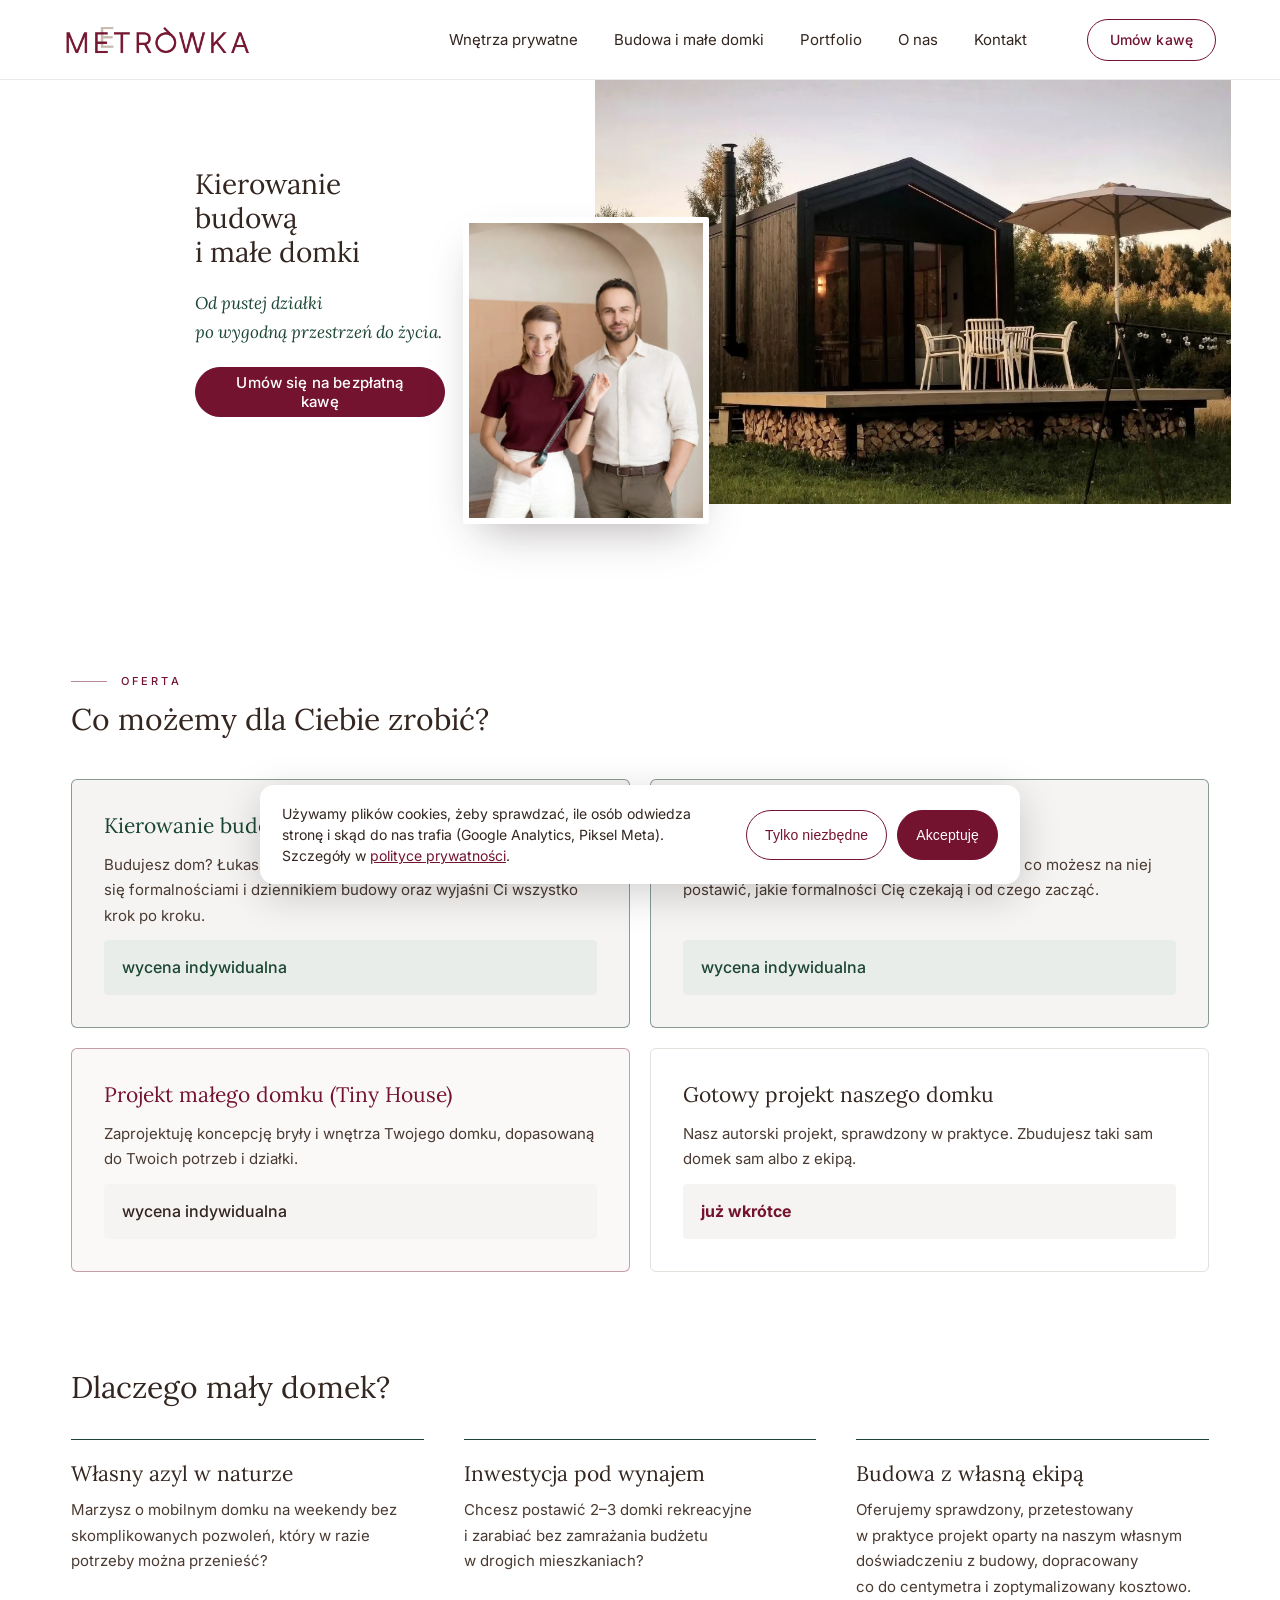
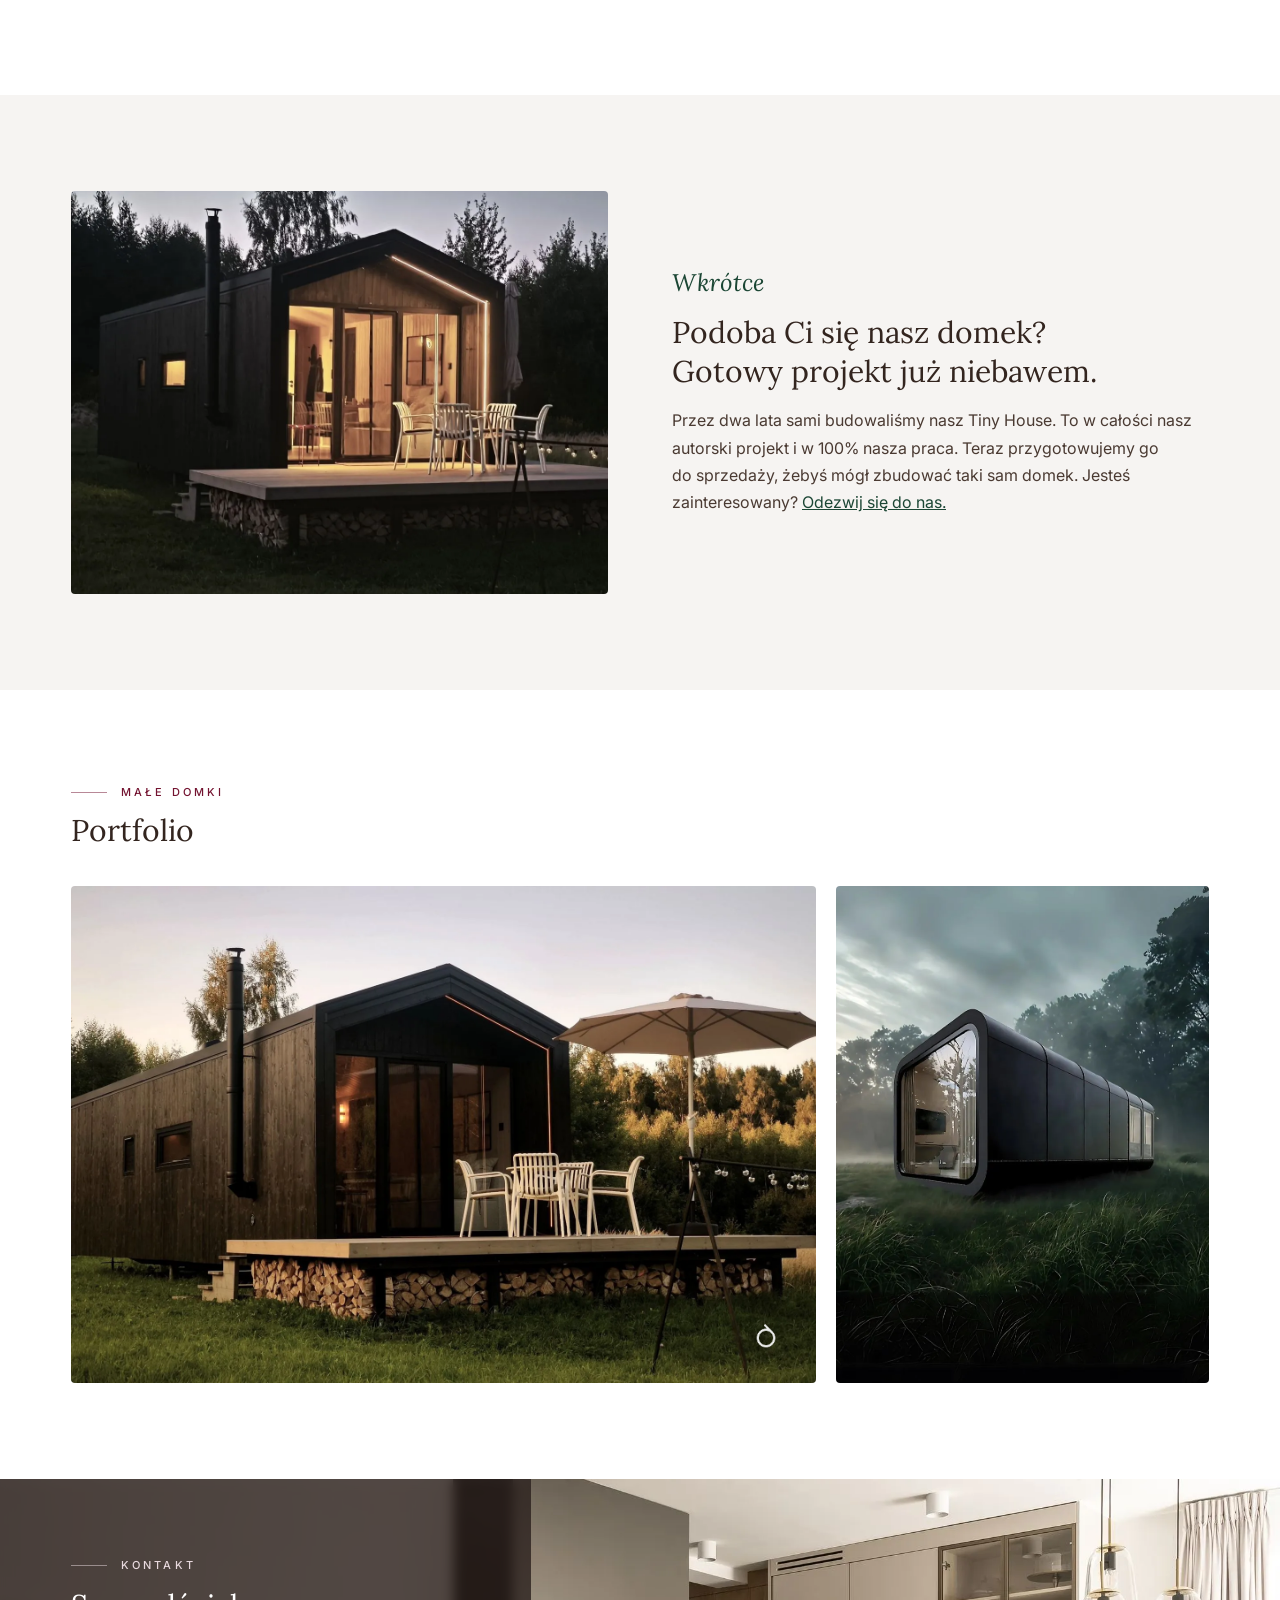
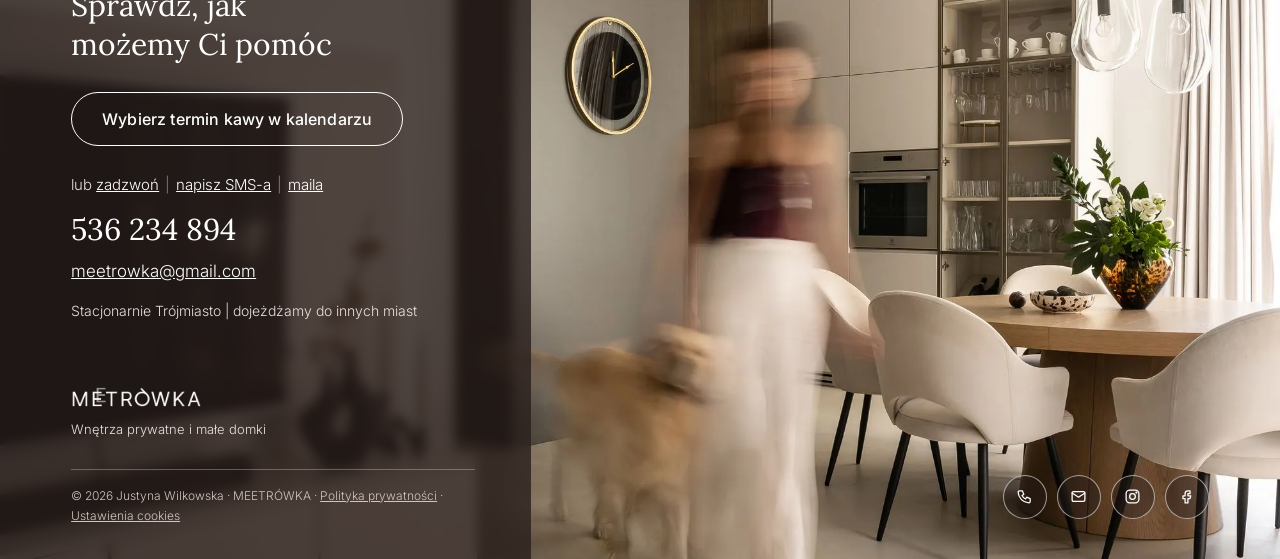
==== commit f687f370: "Baner cookies (zgoda), Google Analytics 4, Piksel Meta, polityka prywatnosci" ====
--- a/budowa-i-male-domki.html
+++ b/budowa-i-male-domki.html
@@ -4,13 +4,13 @@
 <meta charset="utf-8">
 <meta name="viewport" content="width=device-width, initial-scale=1">
 <title>Kierownik budowy Trójmiasto, projekt Tiny House | MEETRÓWKA</title>
-<meta name="description" content="Kierownik budowy z uprawnieniami w Trójmieście, analiza działki i projekt Tiny House. Od pustej działki po wygodną przestrzeń do życia.">
+<meta name="description" content="Kierownik budowy z uprawnieniami Łukasz Wilkowski: kierowanie budową domu, analiza działki i projekt Tiny House. Gdańsk, Gdynia, Sopot i okolice.">
 <link rel="canonical" href="https://meetrowka.pl/budowa-i-male-domki.html">
 <meta property="og:type" content="website">
 <meta property="og:locale" content="pl_PL">
 <meta property="og:site_name" content="MEETRÓWKA Justyna Wilkowska">
 <meta property="og:title" content="Kierownik budowy Trójmiasto, projekt Tiny House | MEETRÓWKA">
-<meta property="og:description" content="Kierownik budowy z uprawnieniami w Trójmieście, analiza działki i projekt Tiny House. Od pustej działki po wygodną przestrzeń do życia.">
+<meta property="og:description" content="Kierownik budowy z uprawnieniami Łukasz Wilkowski: kierowanie budową domu, analiza działki i projekt Tiny House. Gdańsk, Gdynia, Sopot i okolice.">
 <meta property="og:url" content="https://meetrowka.pl/budowa-i-male-domki.html">
 <meta property="og:image" content="https://meetrowka.pl/img/og-tiny-house.jpg">
 <meta property="og:image:width" content="1200">
@@ -37,6 +37,15 @@
       "provider": { "@id": "https://meetrowka.pl/#firma" }
     },
     {
+      "@type": "Person",
+      "name": "Łukasz Wilkowski",
+      "jobTitle": "Kierownik budowy",
+      "description": "Inżynier budownictwa z uprawnieniami budowlanymi i ponad 13-letnim doświadczeniem na budowach. Kierownik budowy w Trójmieście i okolicach.",
+      "image": "https://meetrowka.pl/img/zespol-lukasz.jpg",
+      "knowsAbout": ["kierowanie budową", "odbiór mieszkania od dewelopera", "analiza działki"],
+      "worksFor": { "@id": "https://meetrowka.pl/#firma" },
+      "url": "https://meetrowka.pl/budowa-i-male-domki.html"
+    },    {
       "@type": "BreadcrumbList",
       "itemListElement": [
         { "@type": "ListItem", "position": 1, "name": "MEETRÓWKA", "item": "https://meetrowka.pl/" },
@@ -213,7 +222,7 @@
       <img src="img/logo-biale.png" alt="MEETRÓWKA" width="640" height="138" loading="lazy">
       <span>Wnętrza prywatne i małe domki</span>
     </div>
-    <p class="footer__legal">© 2026 Justyna Wilkowska · MEETRÓWKA</p>
+    <p class="footer__legal">© 2026 Justyna Wilkowska · MEETRÓWKA · <a href="polityka-prywatnosci.html">Polityka prywatności</a> · <a href="#" data-cookies>Ustawienia cookies</a></p>
   </div>
   <div class="footer__icons">
     <a class="ico" href="tel:536234894" aria-label="Zadzwoń"><svg width="20" height="20" viewBox="0 0 24 24" fill="none" stroke="currentColor" stroke-width="1.8" stroke-linecap="round" stroke-linejoin="round" aria-hidden="true"><path d="M5 4h4l2 5-2.5 1.5a11 11 0 0 0 5 5L15 13l5 2v4a2 2 0 0 1-2 2A16 16 0 0 1 3 6a2 2 0 0 1 2-2"></path></svg></a>
@@ -224,6 +233,7 @@
 </footer>
 
 <script src="js/galerie.js" defer></script>
+<script src="js/zgody.js"></script>
 <script src="js/main.js" defer></script>
 </body>
 </html>
--- a/css/style.css
+++ b/css/style.css
@@ -434,7 +434,13 @@
    Węższe ekrany
    ===================================================== */
 @media (max-width: 1279px) {
-  .header { min-height: 72px; }
+  /* telefon i tablet: pasek chowa się przy przewijaniu w dół, wysuwa przy przewijaniu w górę (klasy dodaje main.js) */
+  .header { min-height: 72px; position: sticky; top: 0; z-index: 50; }
+  /* wysuwanie wolne i miękkie (0,7 s), chowanie trochę szybsze (0,45 s) */
+  .anim .header, .calm .header { transition: transform .7s cubic-bezier(.22, .61, .36, 1), box-shadow .5s ease; }
+  .anim .header.is-hidden, .calm .header.is-hidden { transition: transform .45s ease-in, box-shadow .3s ease; }
+  .header.is-hidden { transform: translateY(-100%); }
+  .header.is-stuck { box-shadow: 0 10px 28px -20px rgba(46, 35, 32, .45); }
   .burger { display: inline-flex; }
   .nav {
     display: none; position: absolute; left: 0; right: 0; top: 100%;
@@ -462,6 +468,7 @@
   .hero-split__in { height: auto; padding-bottom: 8px; display: flex; flex-direction: column; }
   .hero-split .hero__text { order: 2; }
   .hero-split__big { position: relative; inset: auto; width: 100%; }
+  .hero-split--mirror .hero-split__big { left: auto; }
   .hero-split__small, .hero-split--mirror .hero-split__small { top: auto; left: auto; right: var(--pad); width: 38%; bottom: auto; margin-top: -26%; position: relative; display: block; margin-left: auto; border-width: 5px; }
   .hero-split--mirror .hero-split__small { margin-left: var(--pad); margin-right: auto; right: auto; }
   .hero-split .hero__text, .hero-split--mirror .hero__text { position: static; width: auto; height: auto; padding: 28px var(--pad) 40px; }
@@ -509,7 +516,8 @@
   /* menu na telefonie: linki, przycisk „Umów kawę”, na dole ikonki */
   .nav__extra { display: flex; flex-direction: column; gap: 18px; padding-top: 20px; }
   .nav .nav__extra a { border-bottom: 0; padding: 0; }
-  .nav .nav__extra .btn { font-size: 15px; padding: 0 22px; color: var(--bordo); }
+  /* przycisk w menu: pełna obwódka (reguła wyżej zdejmuje linie pod linkami), mniejszy i wyśrodkowany */
+  .nav .nav__extra .btn { align-self: center; min-height: 44px; padding: 0 30px; font-size: 14px; color: var(--bordo); border: 1.5px solid var(--bordo); }
   .nav .nav__extra .btn:hover { color: #ffffff; }
   .nav__icons { display: flex; gap: 10px; justify-content: center; }
   .nav .nav__icons .ico { width: 44px; height: 44px; border: 1px solid #DDD3CB; }
@@ -553,3 +561,16 @@
   .btn, .btng, .btn2 { padding: 0 22px; }
   .how__body .btn, .cta-row .btn, .card--row .btng { width: 100%; }
 }
+
+/* Baner zgody na cookies */
+.zgoda { position: fixed; left: 16px; right: 16px; bottom: 16px; z-index: 1000; max-width: 760px; margin: 0 auto; background: #ffffff; color: #33251F; border-radius: 14px; box-shadow: 0 10px 40px rgba(0, 0, 0, .18); padding: 18px 22px; display: flex; gap: 18px; align-items: center; }
+.zgoda__txt { margin: 0; font-size: 14px; line-height: 1.5; }
+.zgoda__btns { display: flex; gap: 10px; flex: none; }
+.zgoda .btn { padding: 10px 18px; font-size: 14px; white-space: nowrap; }
+@media (max-width: 640px) { .zgoda { flex-direction: column; align-items: stretch; } .zgoda__btns { justify-content: flex-end; } }
+.footer__legal a { color: #CFC6BF; text-decoration: underline; }
+/* Polityka prywatności */
+.polityka { max-width: 820px; margin: 0 auto; padding: 140px 24px 80px; }
+.polityka h1 { margin-bottom: 8px; }
+.polityka h2 { font-size: 22px; margin: 36px 0 10px; }
+.polityka p, .polityka li { line-height: 1.7; }
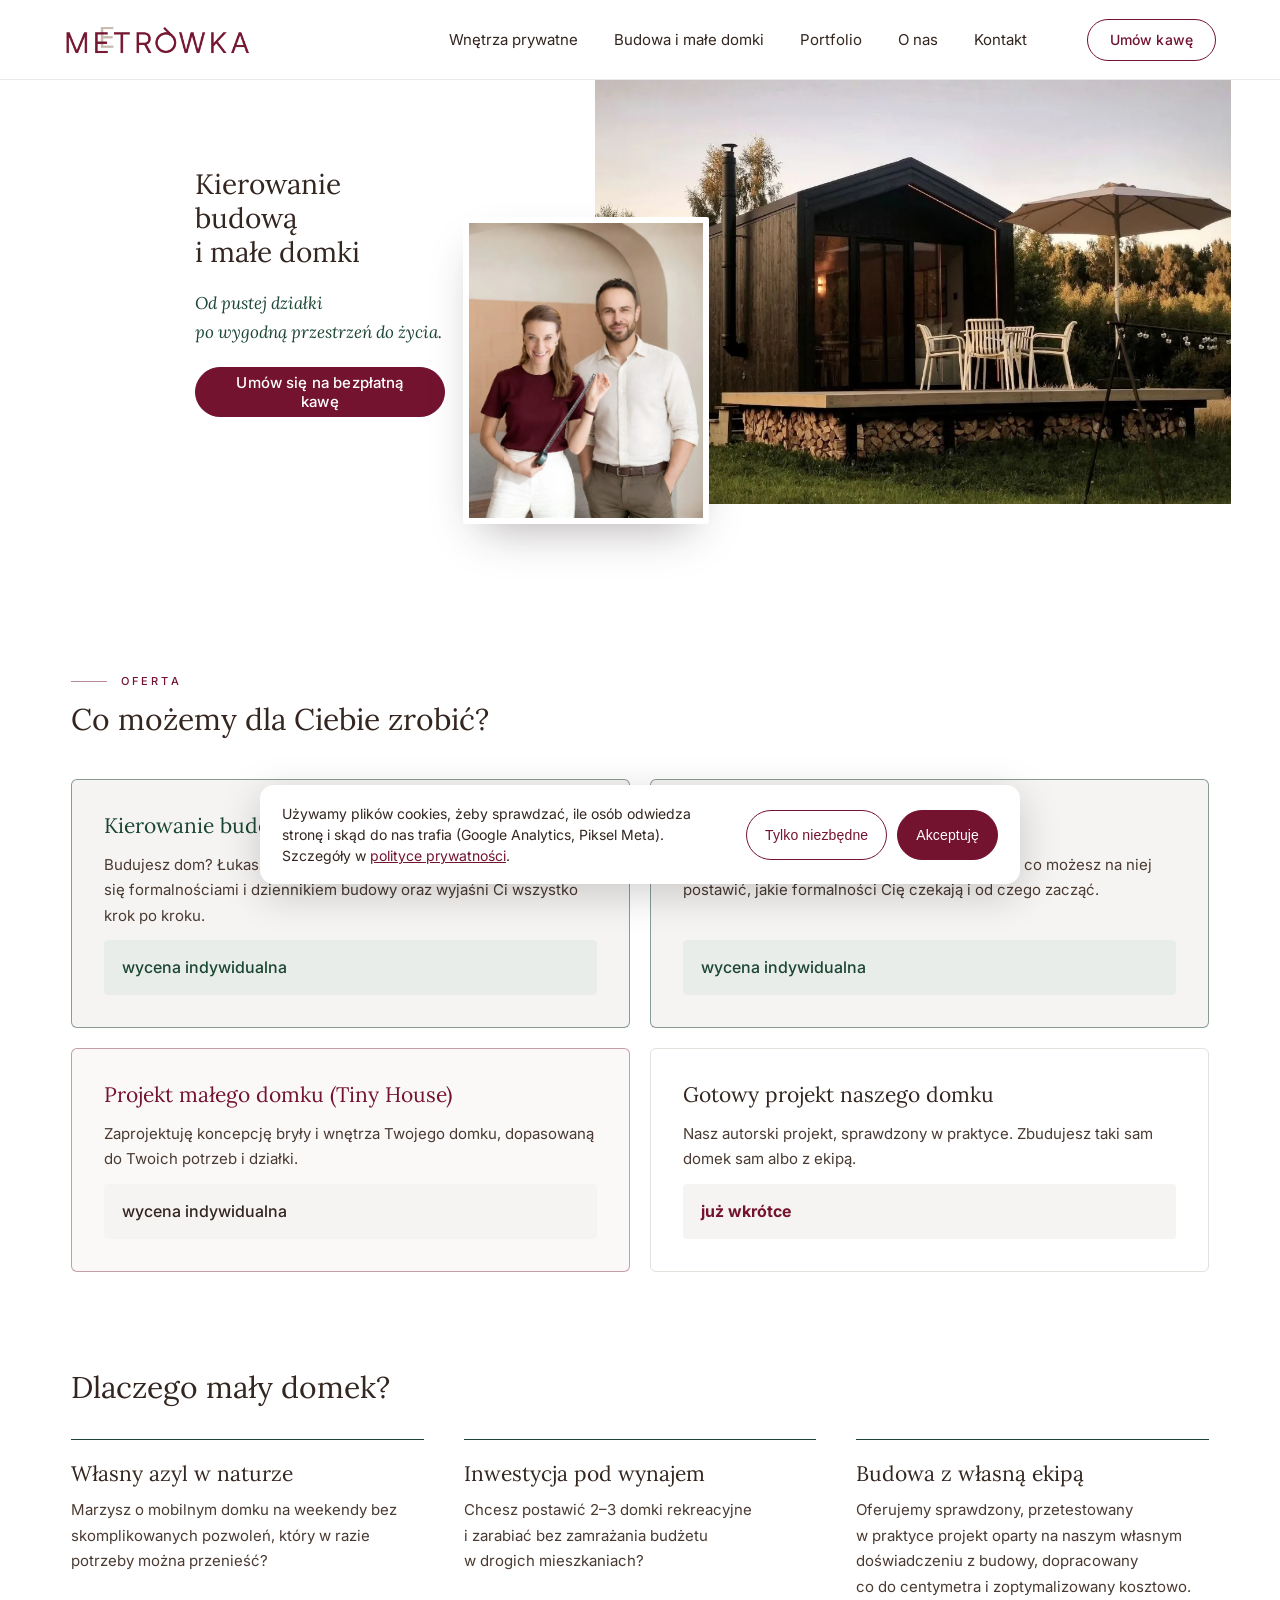
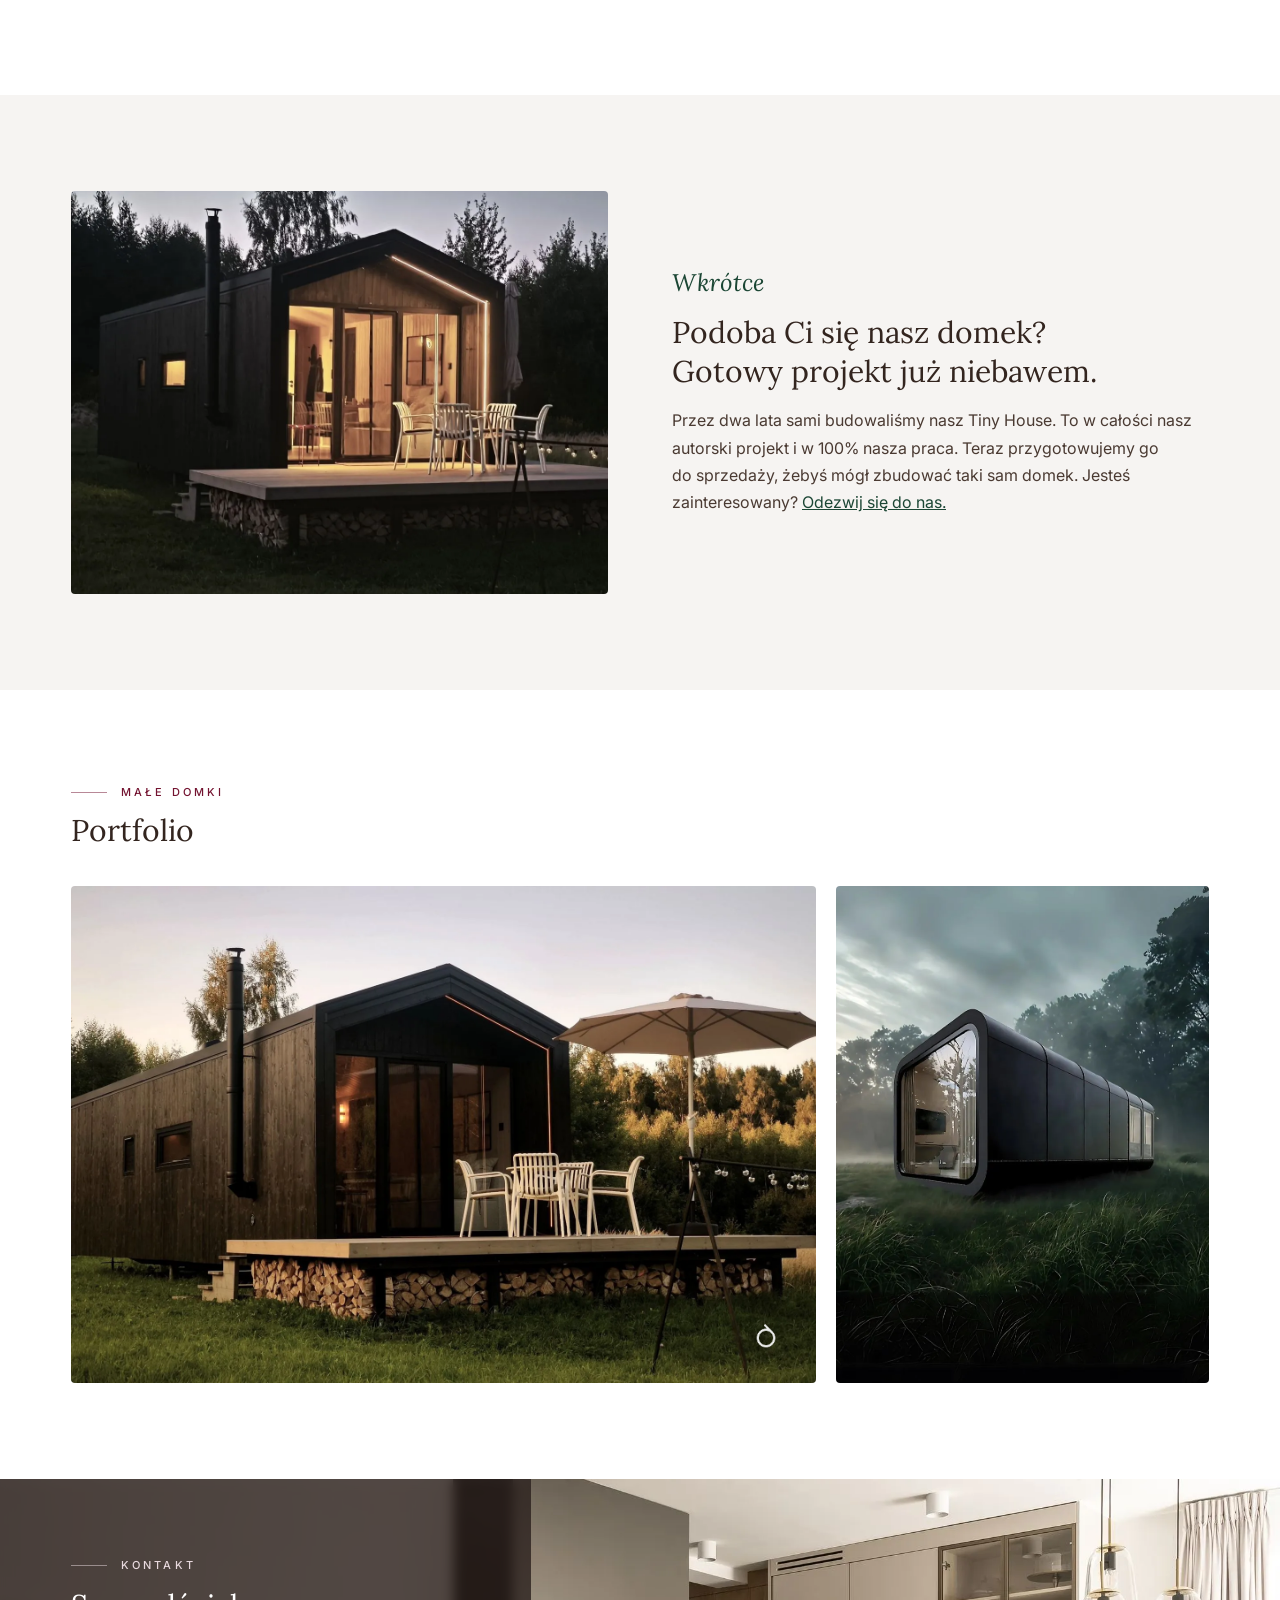
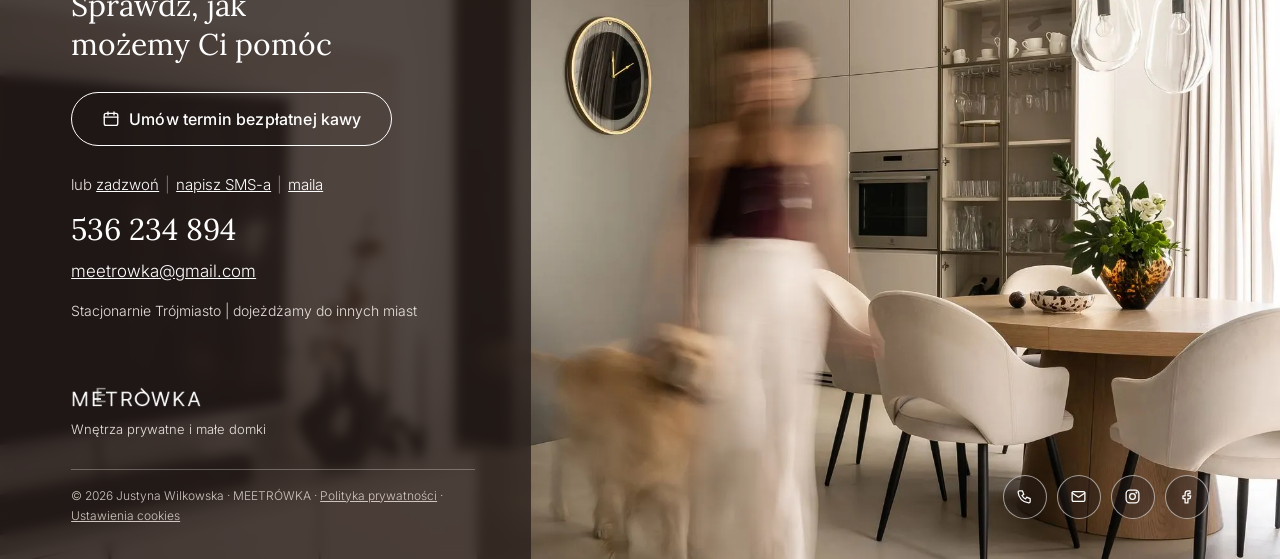
==== commit 7700764b: "Przycisk Umow termin bezplatnej kawy z ikonka kalendarza (baner glowny + stopka) prowadzi do kalenda" ====
--- a/budowa-i-male-domki.html
+++ b/budowa-i-male-domki.html
@@ -207,7 +207,7 @@
   <div class="footer__panel">
     <p class="eyebrow eyebrow--light">Kontakt</p>
     <h2>Sprawdź, jak możemy Ci pomóc</h2>
-    <a class="btn btn--ghost btn--big" href="https://calendar.app.google/CusMsuqgQZD4Ki3GA" target="_blank" rel="noopener">Wybierz termin kawy w kalendarzu</a>
+    <a class="btn btn--ghost btn--big" href="https://calendar.app.google/CusMsuqgQZD4Ki3GA" target="_blank" rel="noopener"><svg class="btn__ico" viewBox="0 0 24 24" width="18" height="18" aria-hidden="true" fill="none" stroke="currentColor" stroke-width="1.8" stroke-linecap="round" stroke-linejoin="round"><rect x="3" y="4.5" width="18" height="16" rx="2.5"/><path d="M3 9.5h18M8 2.5v4M16 2.5v4"/></svg>Umów termin bezpłatnej kawy</a>
     <p class="footer__or">lub <a href="tel:536234894">zadzwoń</a><span>|</span><a href="sms:536234894">napisz SMS-a</a><span>|</span><a href="mailto:meetrowka@gmail.com">maila</a></p>
     <a class="footer__tel" href="tel:536234894">536 234 894</a>
     <a class="footer__mail" href="mailto:meetrowka@gmail.com">meetrowka@gmail.com</a>
--- a/css/style.css
+++ b/css/style.css
@@ -53,6 +53,7 @@
 .btng:hover { background: var(--green-dark); border-color: var(--green-dark); color: #ffffff; }
 .btn2 { border-color: var(--green); color: var(--green); }
 .btn2:hover { background: var(--green); color: #ffffff; }
+.btn__ico { flex: none; margin-right: 9px; }
 .btn--big { min-height: 54px; padding: 0 30px; font-size: 16px; }
 .btn--line { background: transparent; color: var(--bordo); border-color: var(--bordo); }
 .btn--line:hover { background: var(--bordo); border-color: var(--bordo); color: #ffffff; }
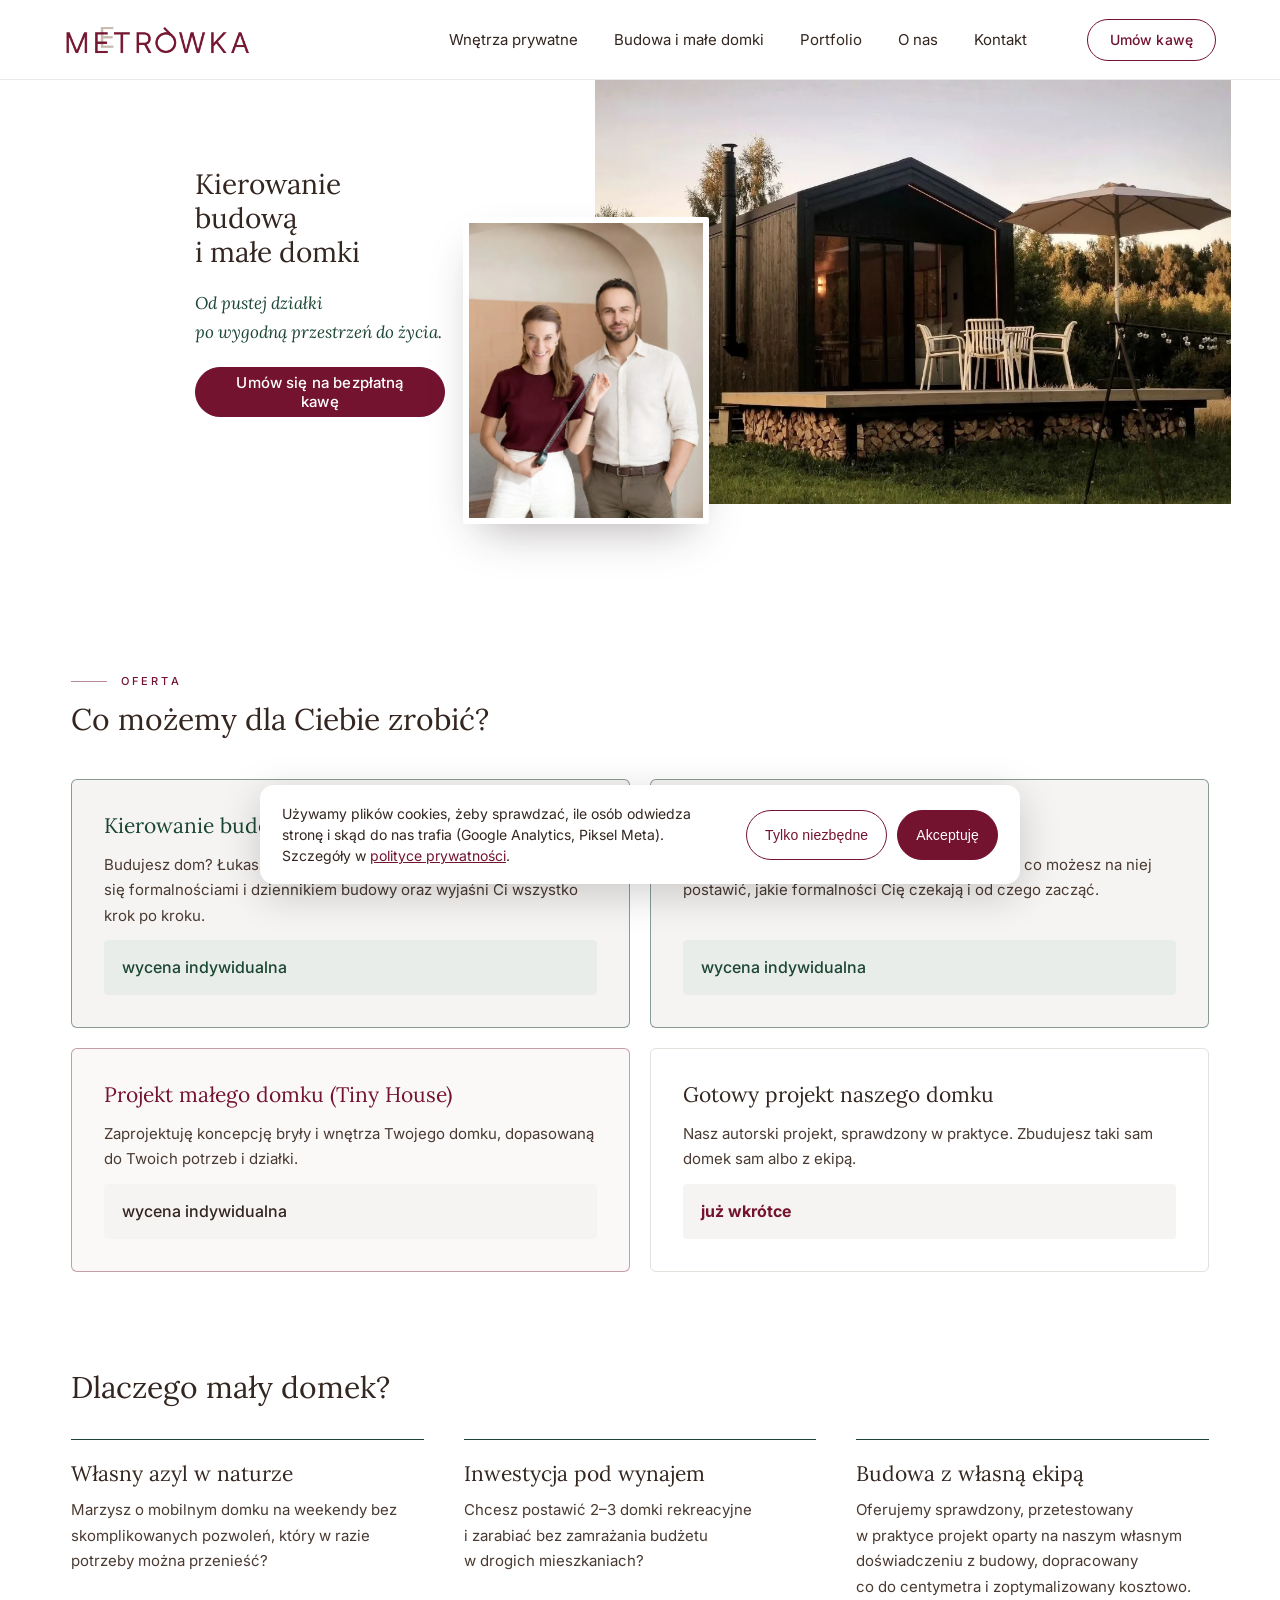
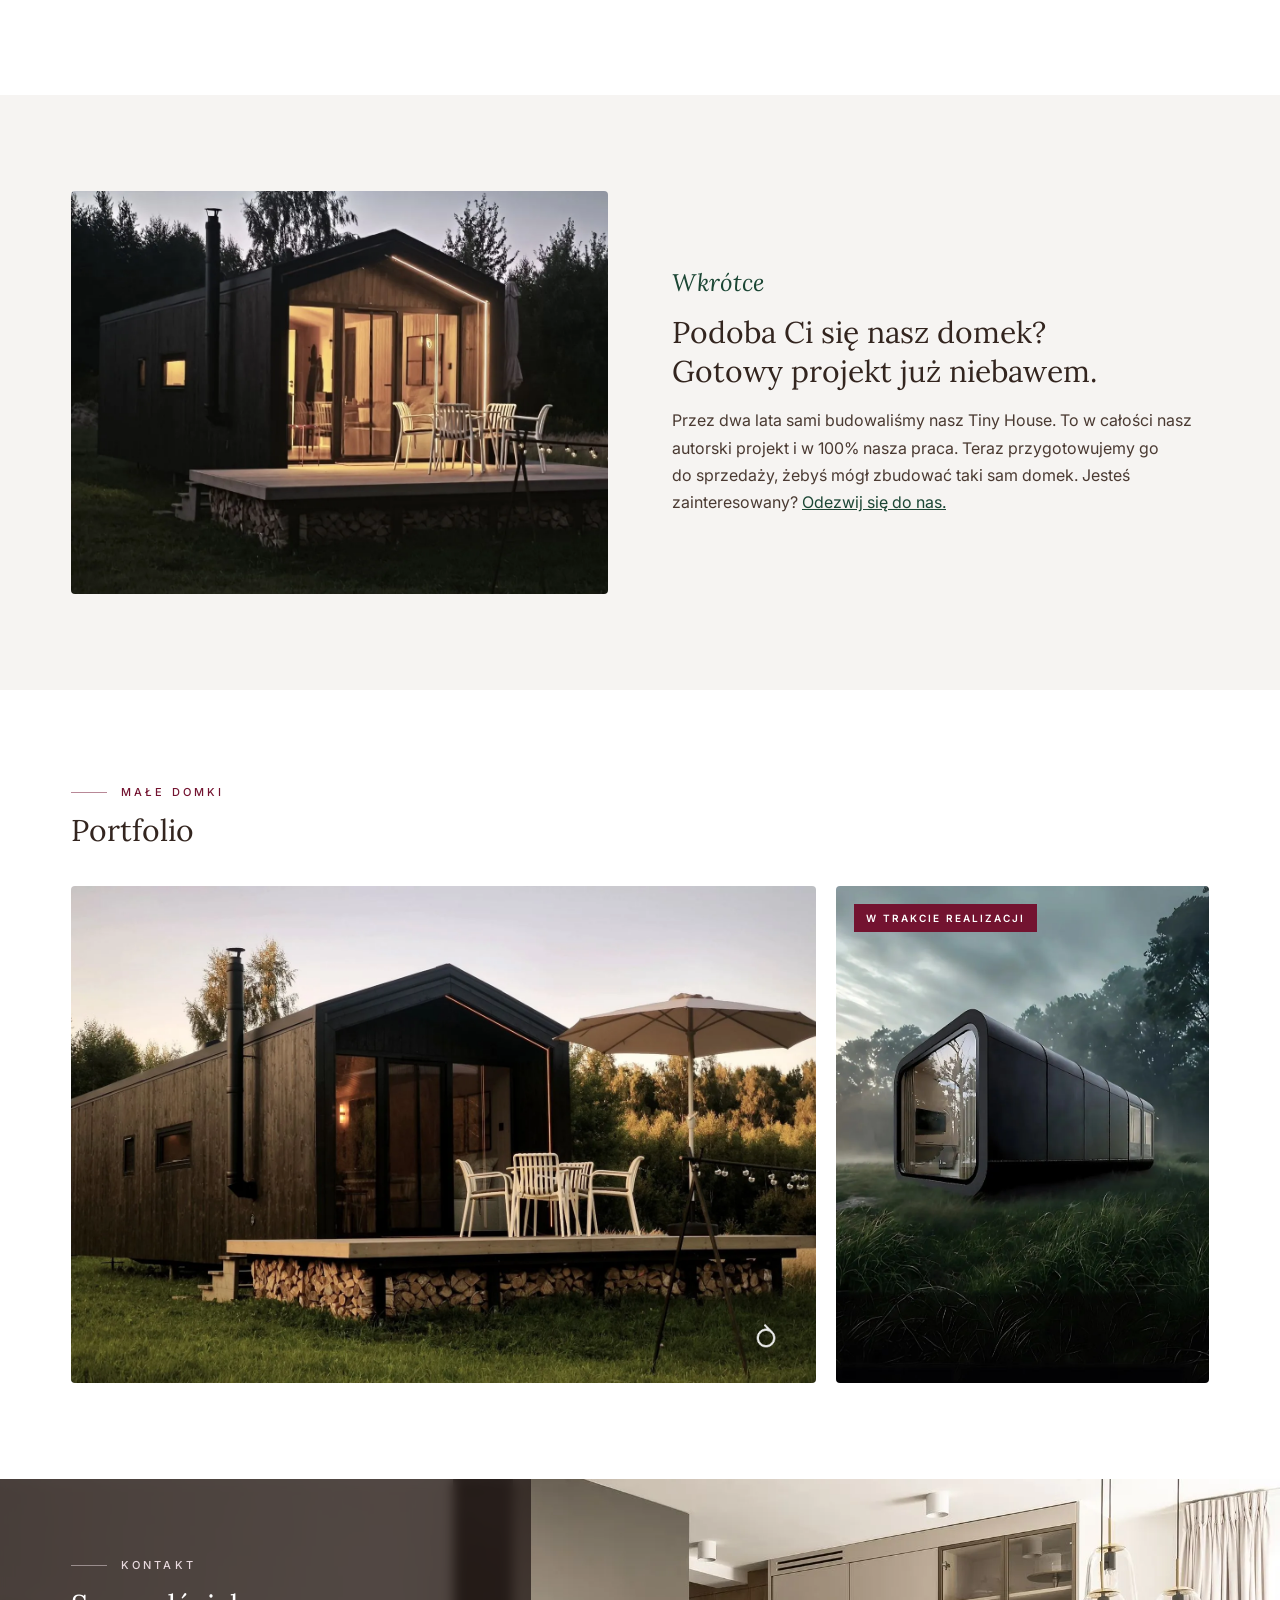
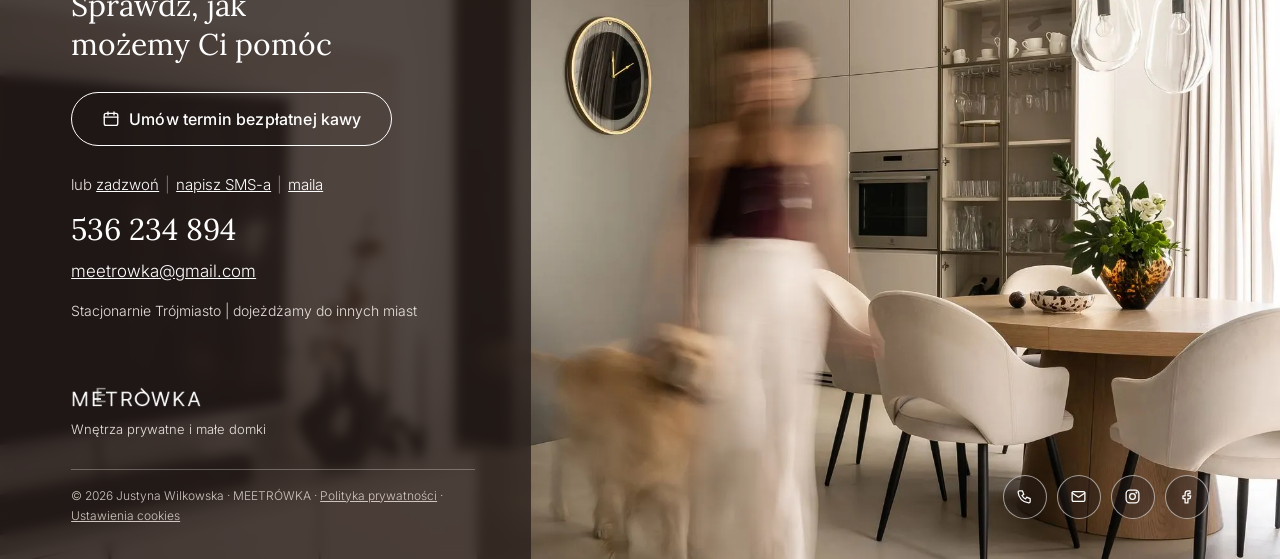
==== commit f22bc312: "Domek na modułach: etykieta W trakcie realizacji" ====
--- a/budowa-i-male-domki.html
+++ b/budowa-i-male-domki.html
@@ -196,6 +196,7 @@
     </a>
     <a class="pf-tile zoom" href="img/portfolio/domek-na-modulach-1.jpg" data-galeria="domek-na-modulach">
       <div class="photo reveal"><picture><source srcset="img/portfolio/domek-na-modulach-okladka.webp" type="image/webp"><img src="img/portfolio/domek-na-modulach-okladka.jpg" alt="Domek na modułach – czarny domek na łące widziany z zewnątrz, projekt Tiny House, wizualizacja" width="911" height="1350" loading="lazy"></picture></div>
+      <span class="pf-label">W trakcie realizacji</span>
       <div class="pf-over"><h3>Domek na modułach</h3><p>Projekt 2025</p></div>
     </a>
   </div>
